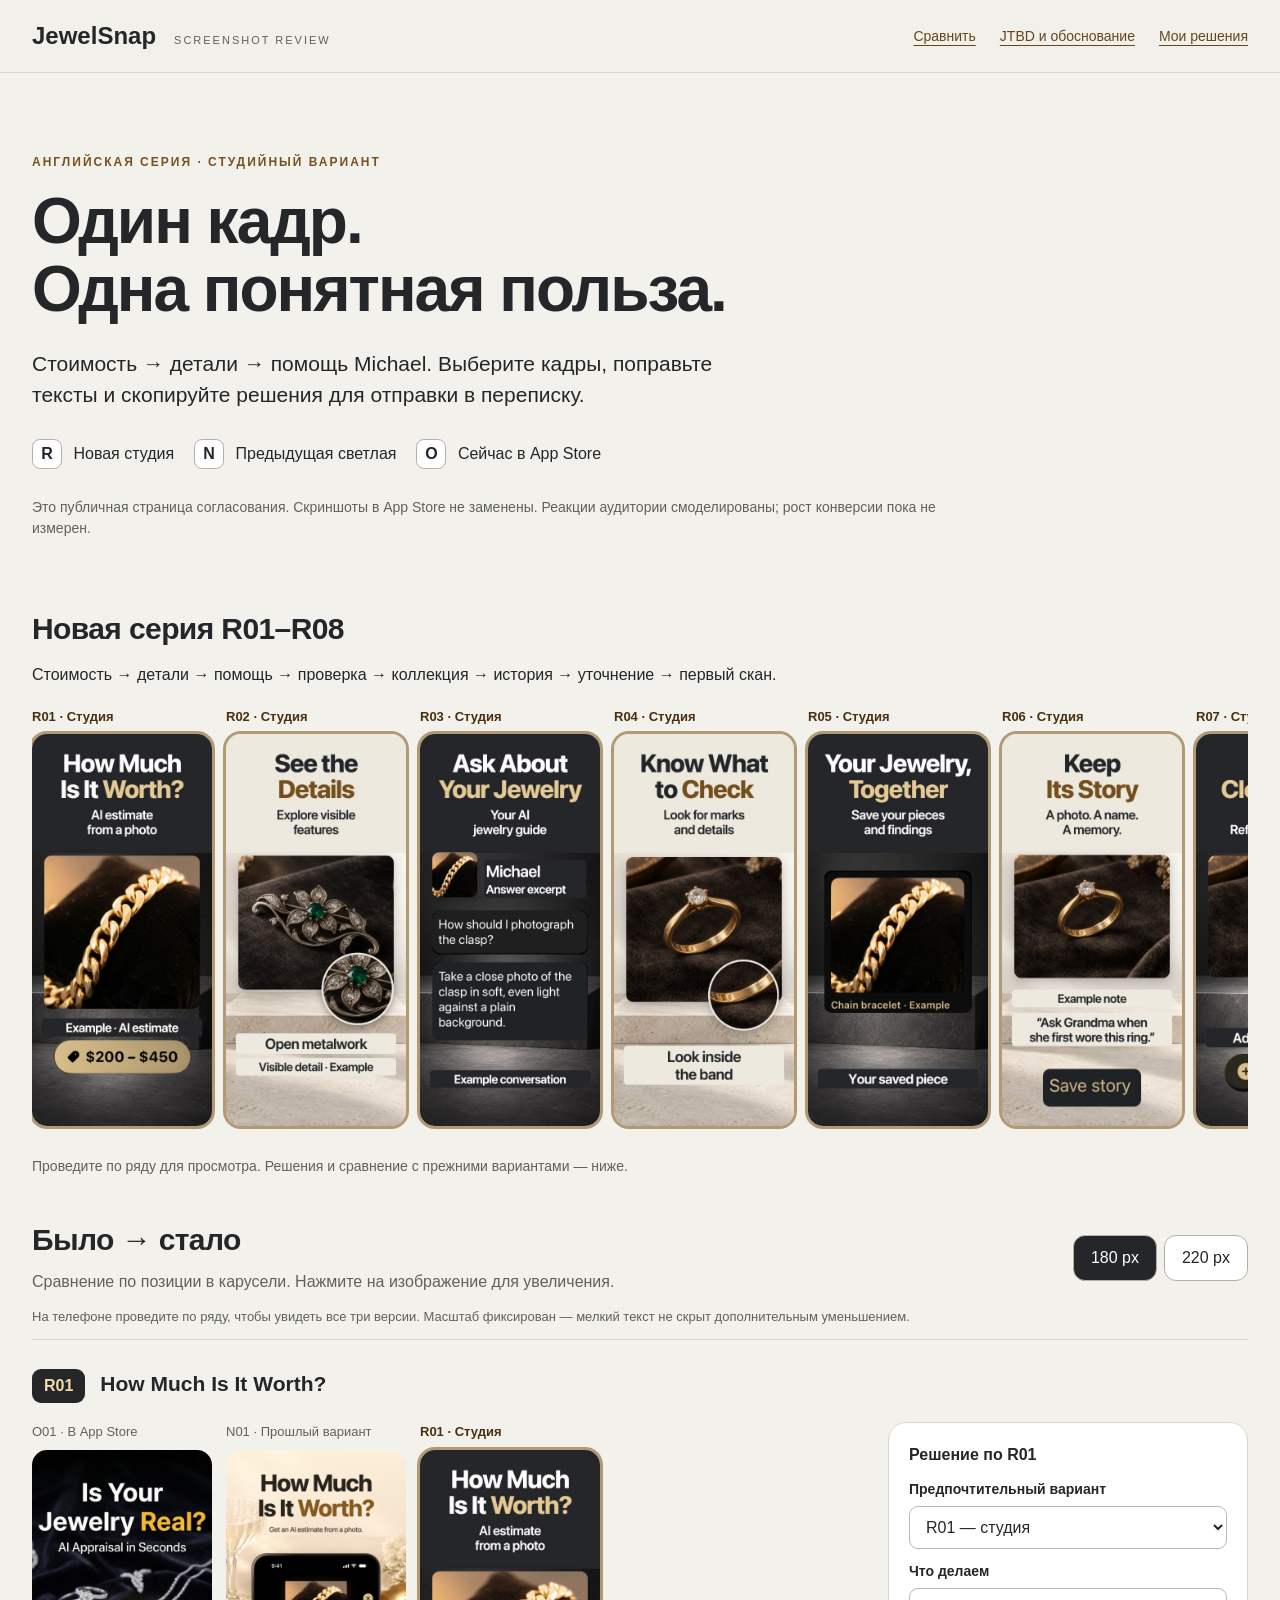
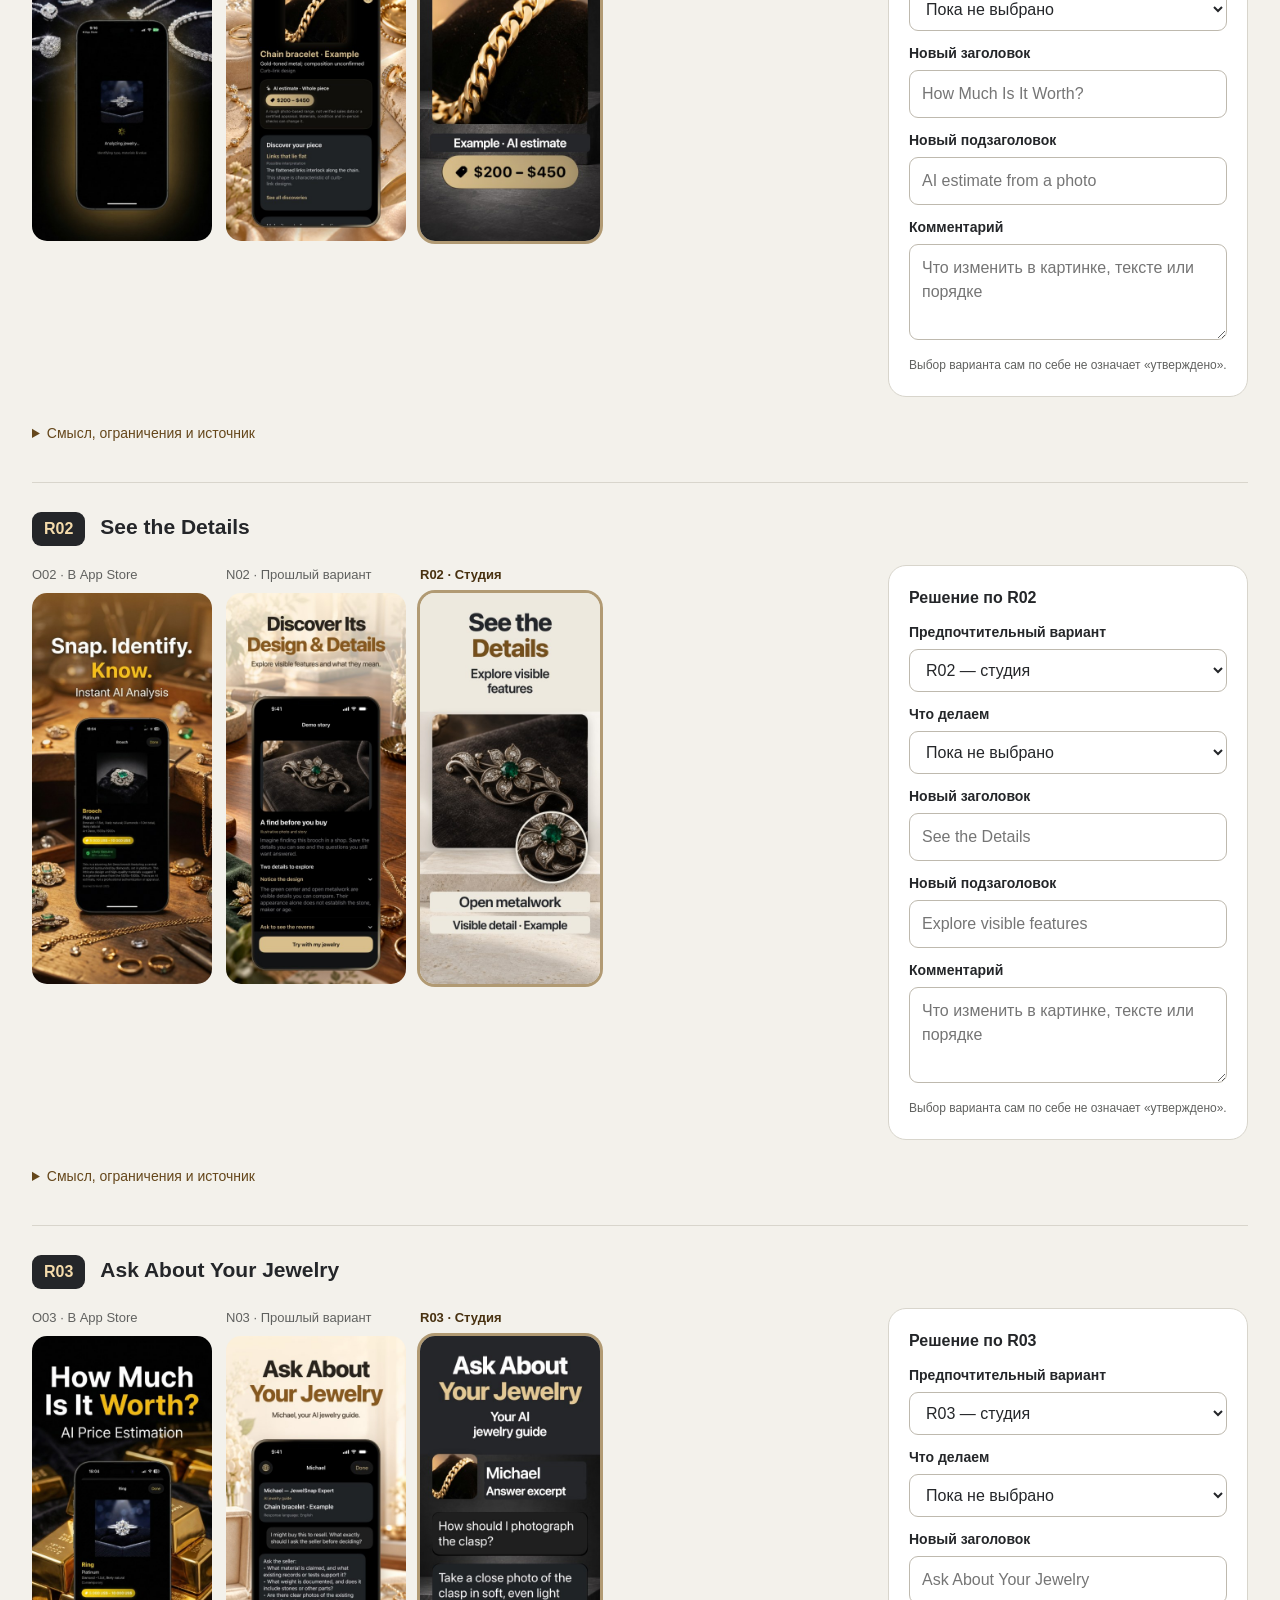
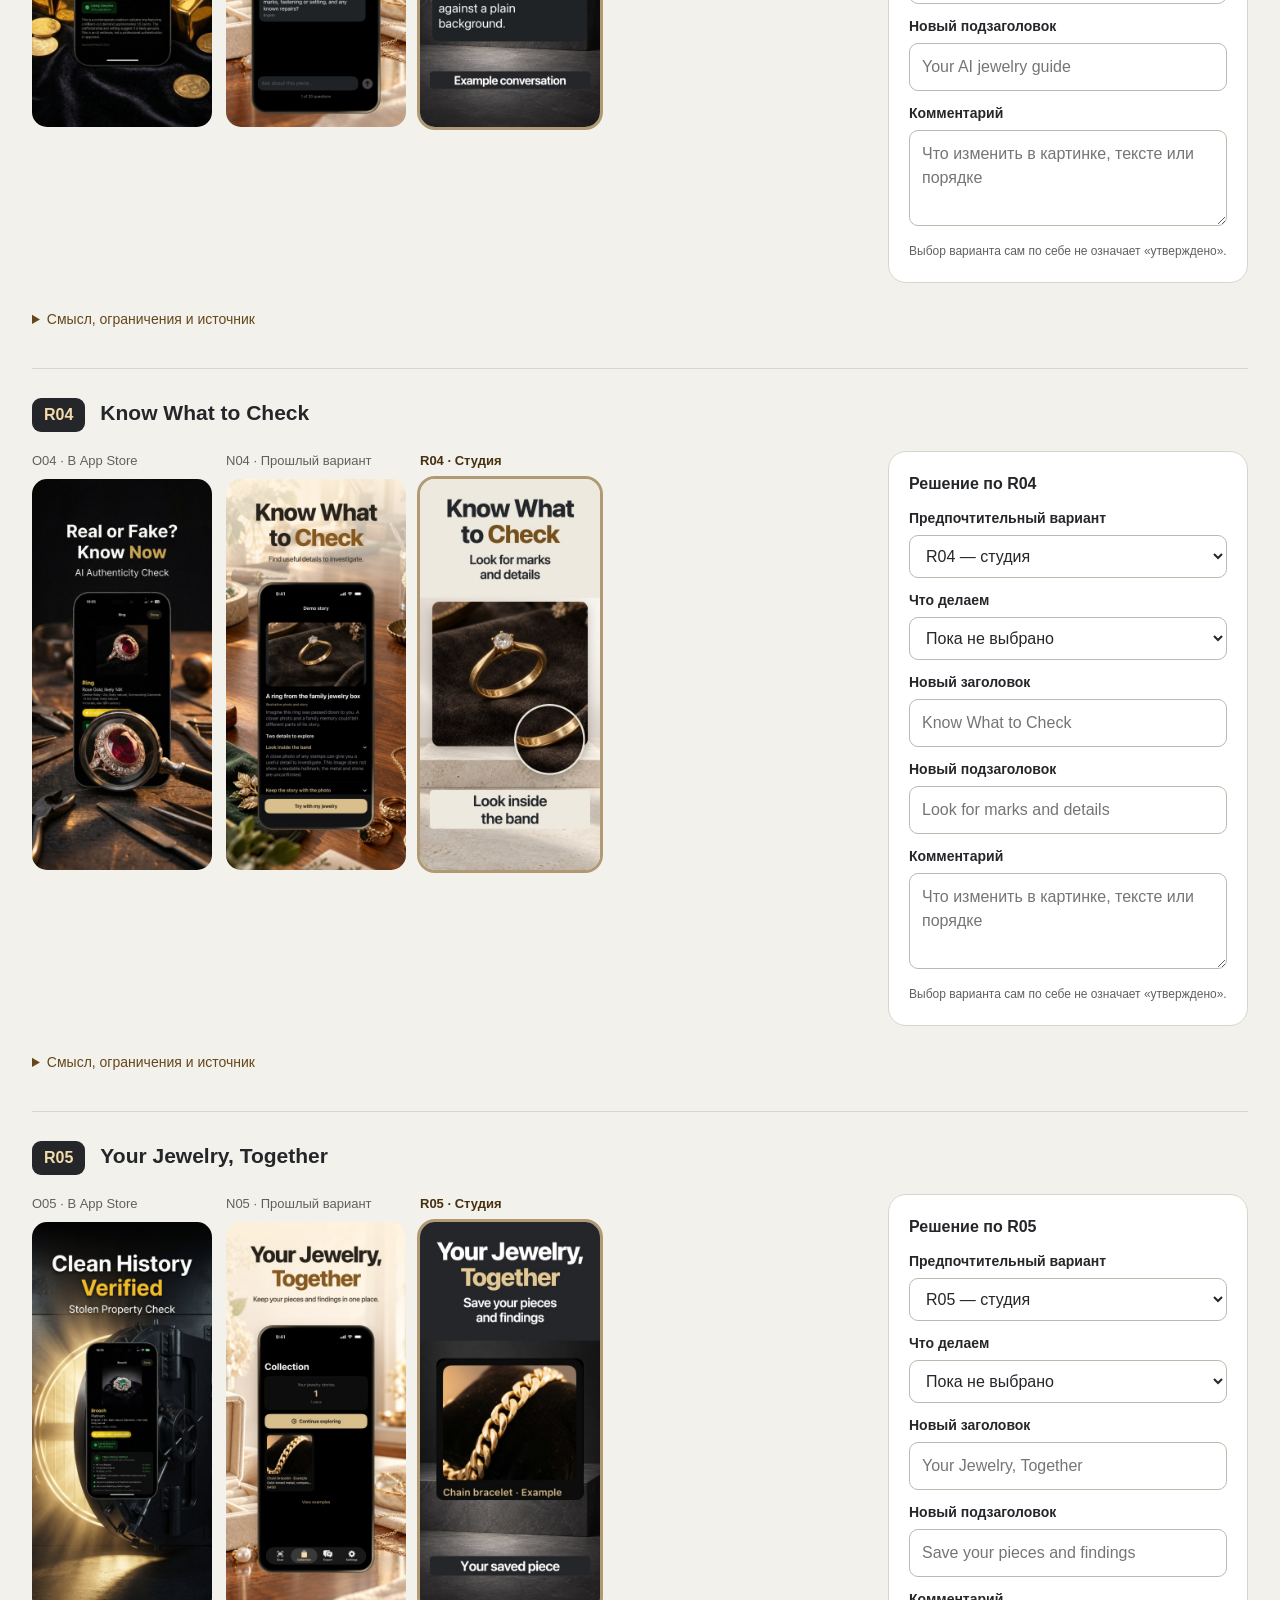
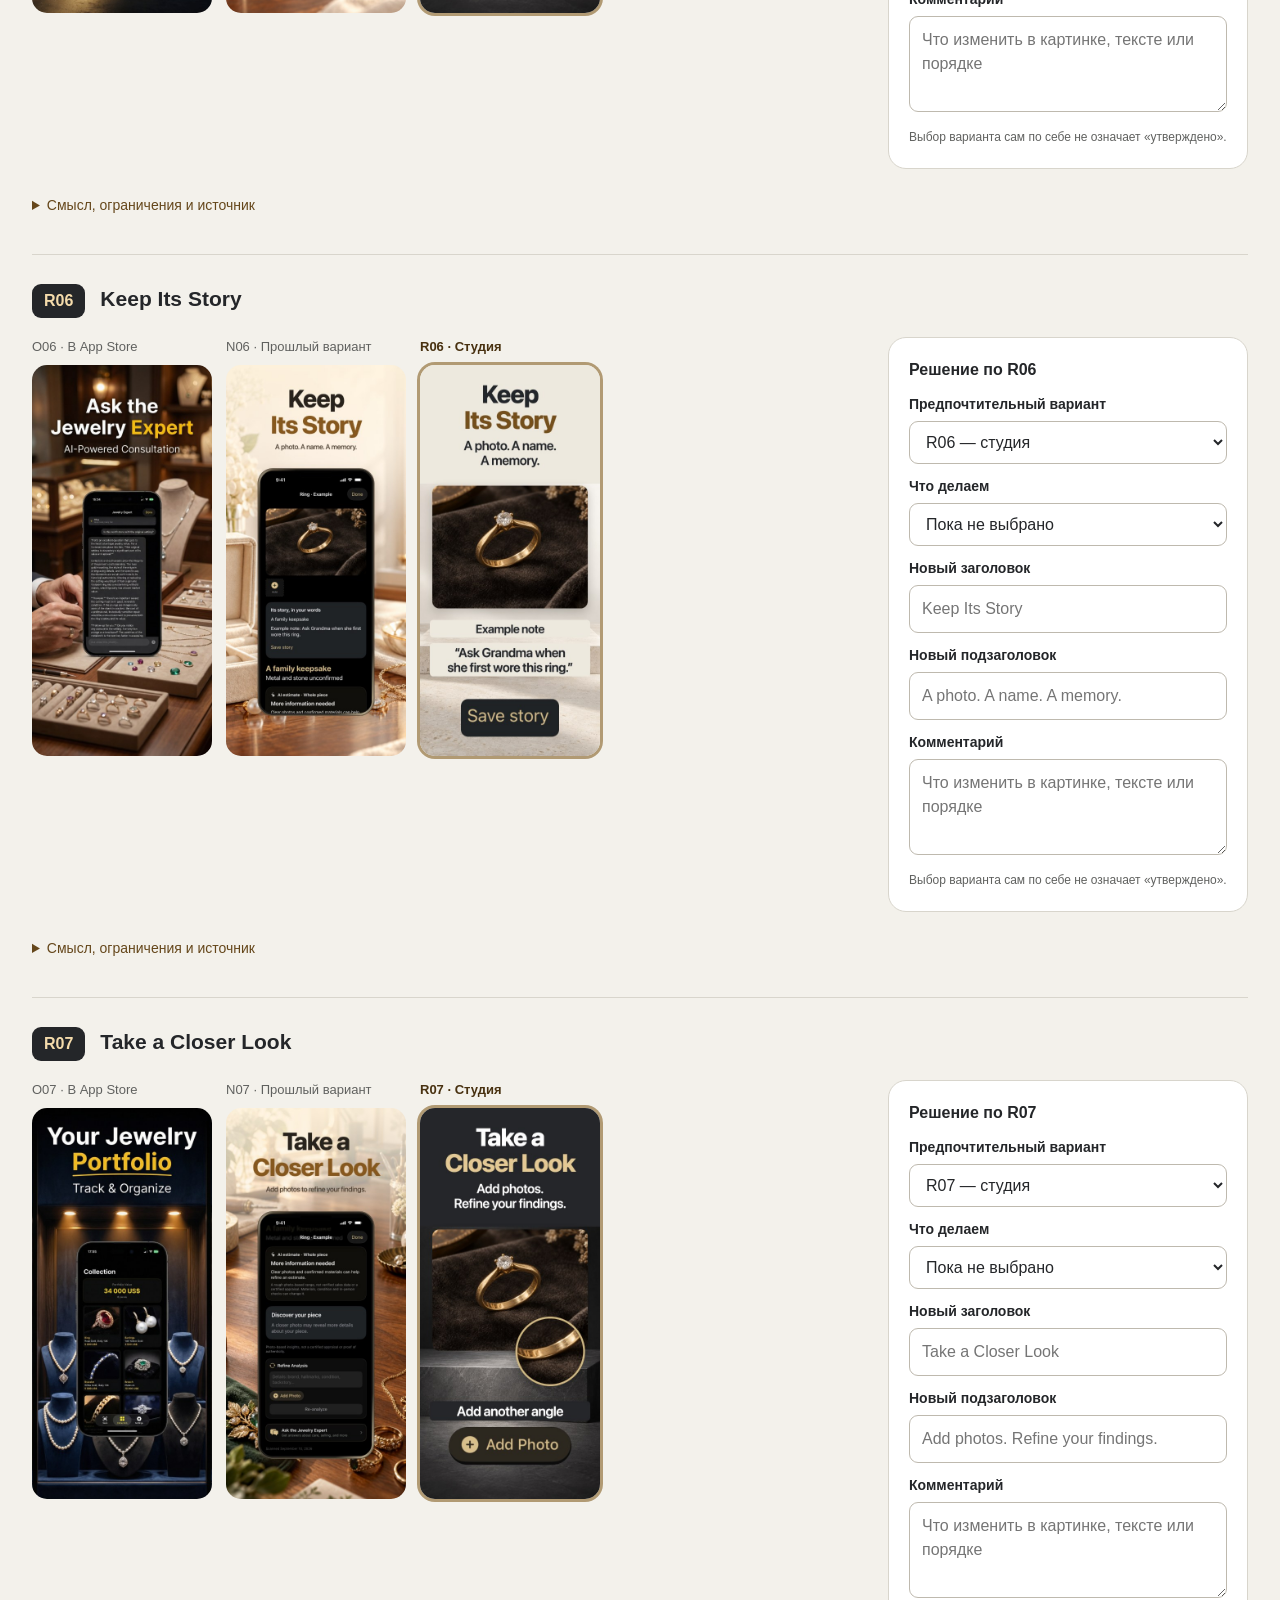
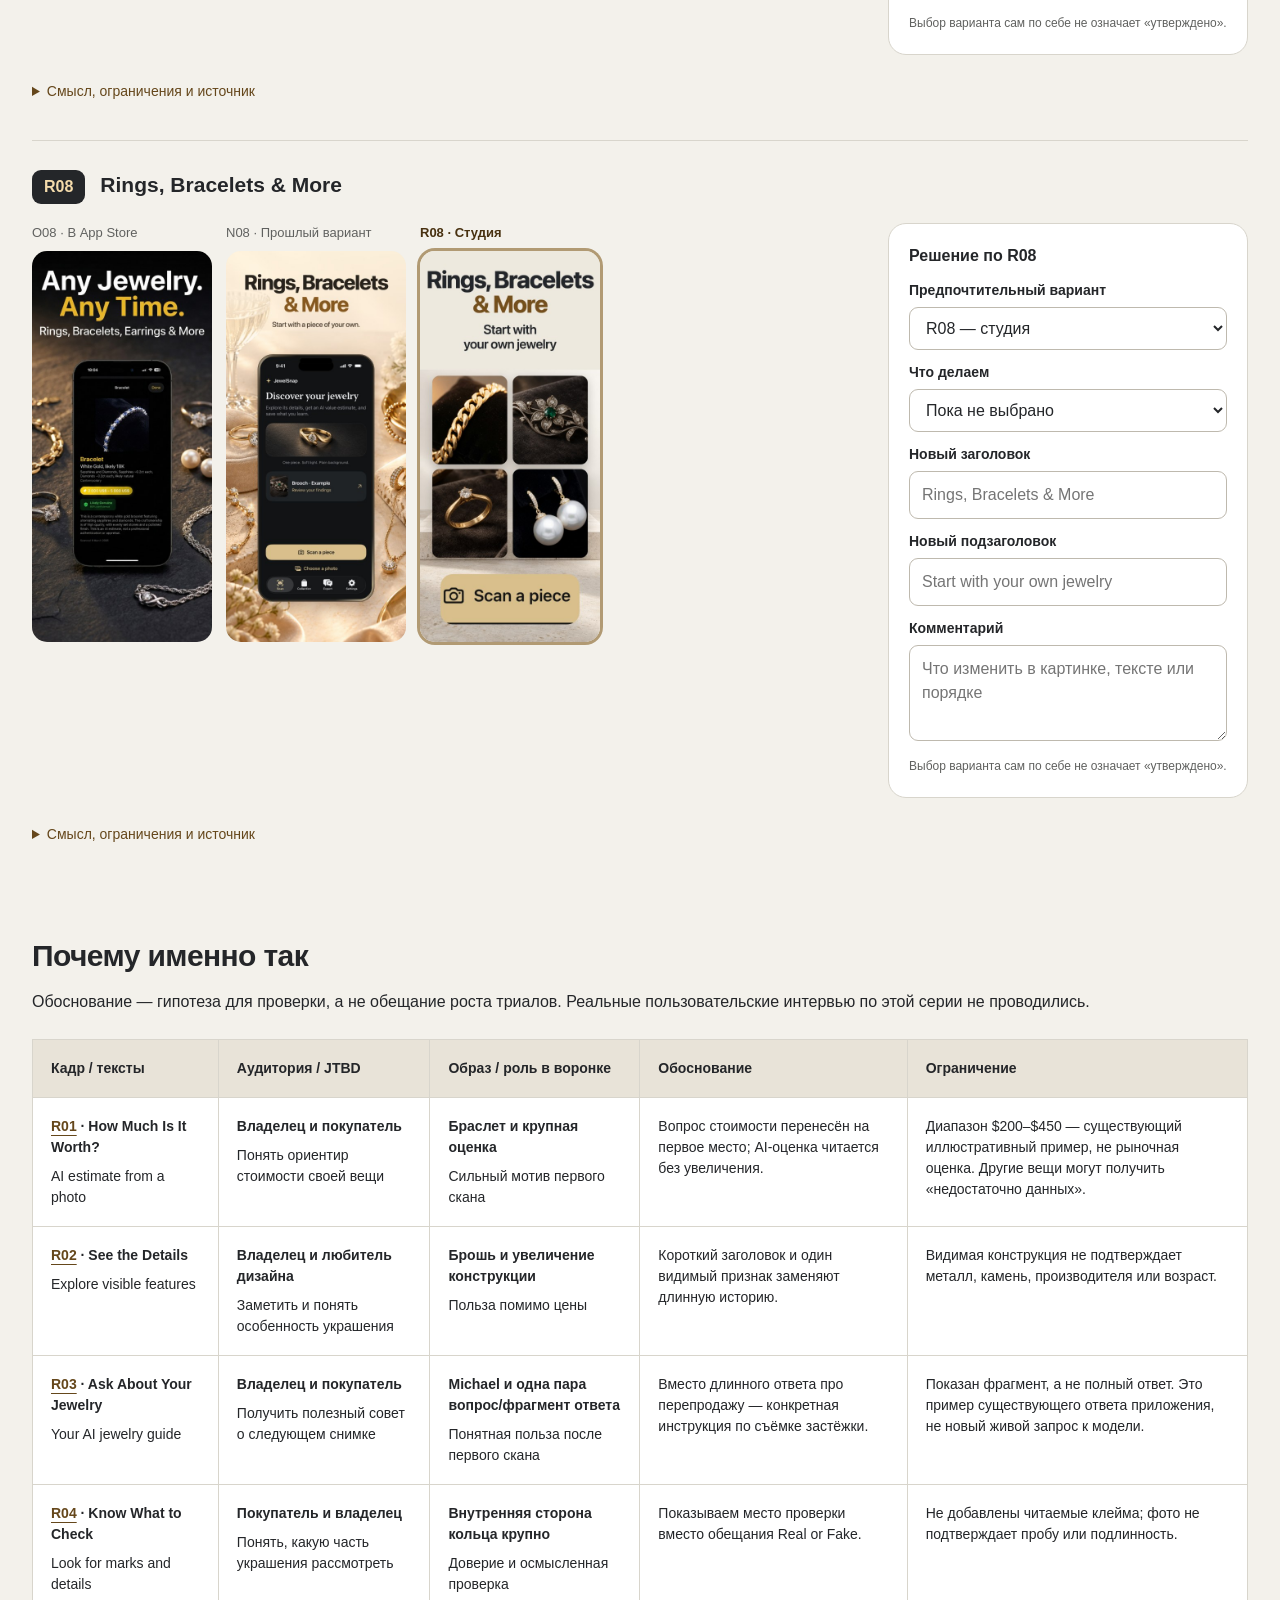
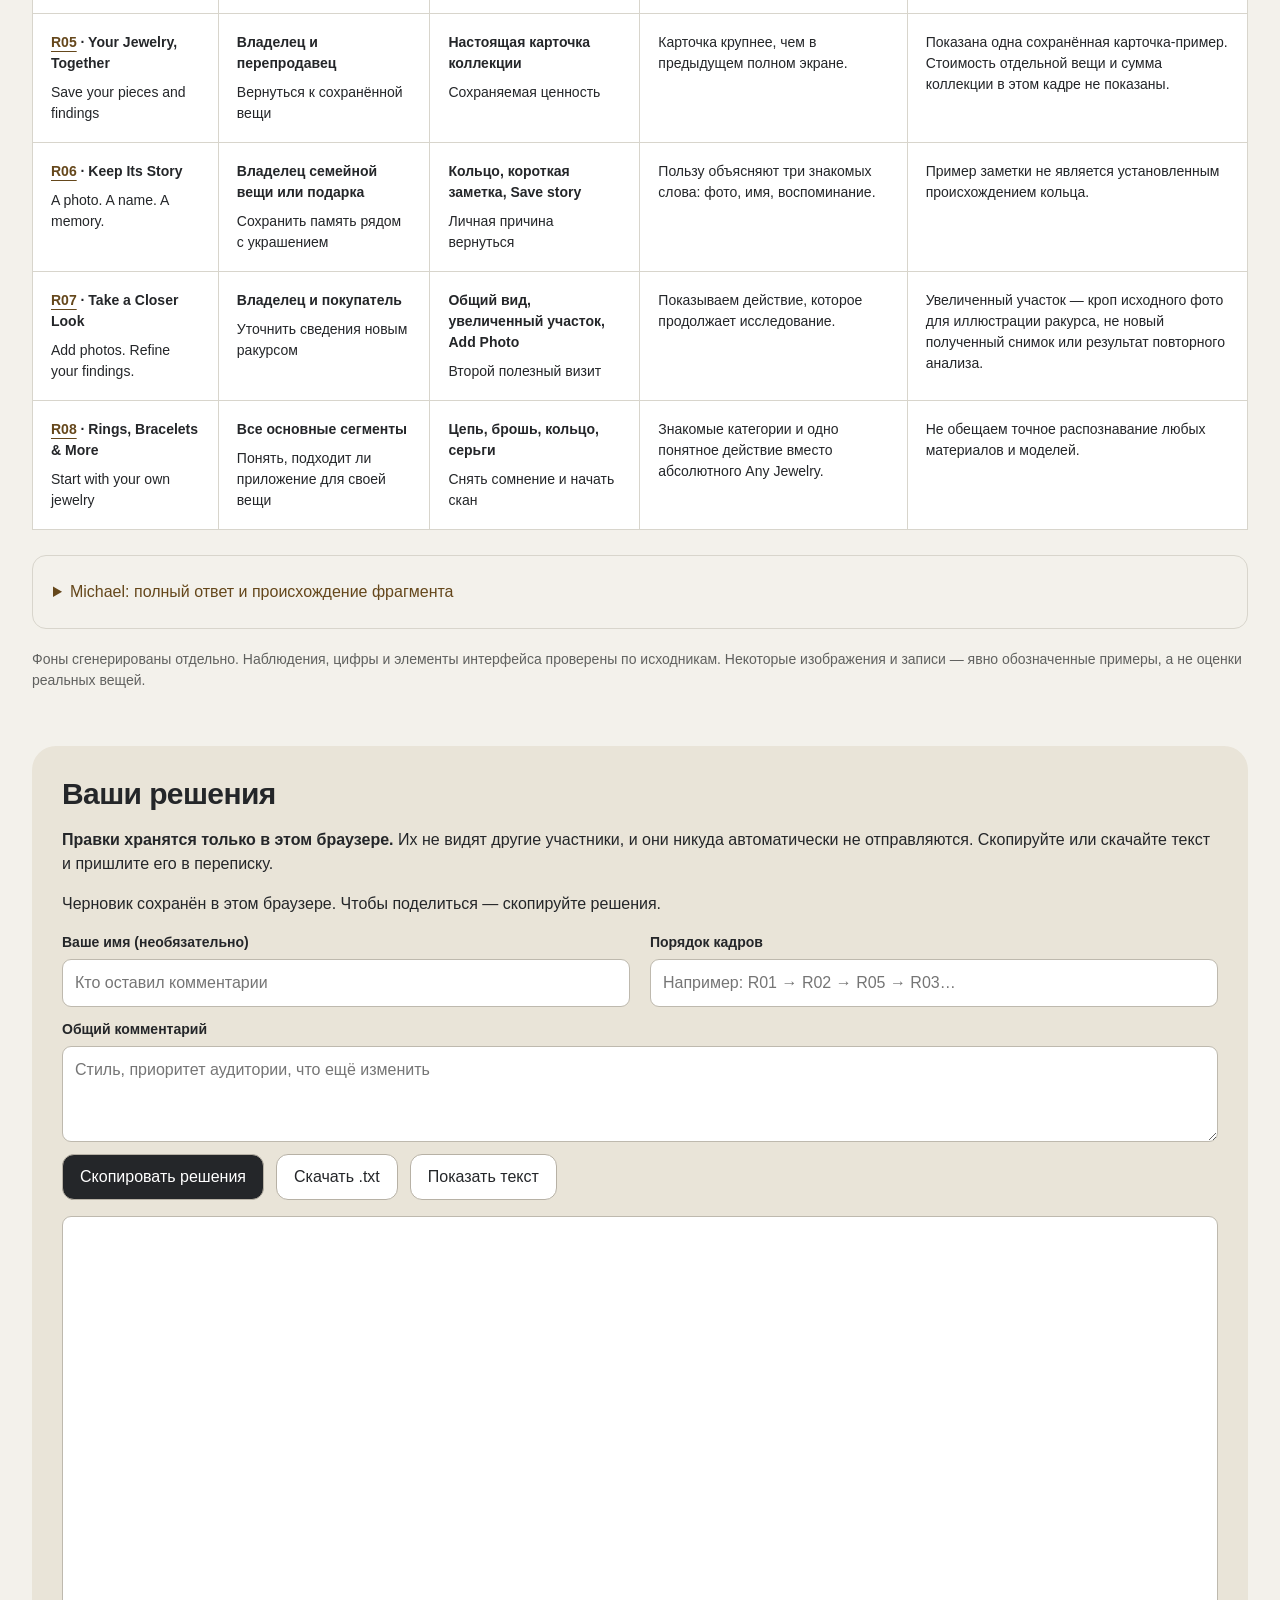
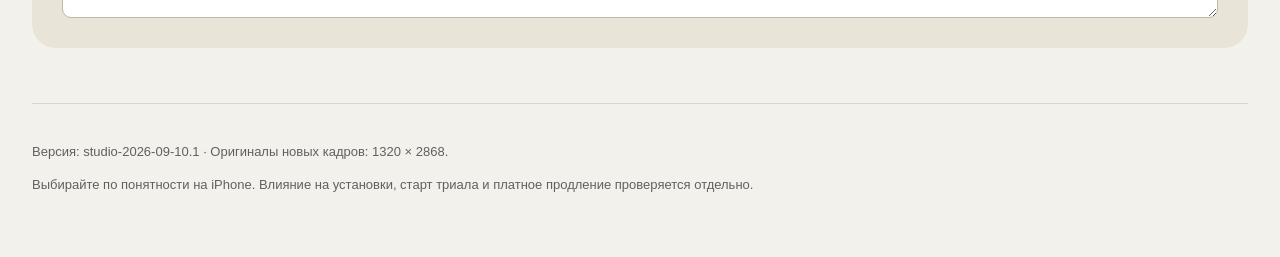
==== index.html @ 37c08bf2 "Publish studio screenshot series and team review page" ====
<!doctype html>
<html lang="ru"><head><meta charset="utf-8"><meta name="viewport" content="width=device-width,initial-scale=1"><meta name="robots" content="noindex,nofollow"><title>JewelSnap — скриншоты для команды</title><link rel="stylesheet" href="style.css"></head>
<body>
<header class="masthead"><div><span class="brand">JewelSnap</span><span class="tag">SCREENSHOT REVIEW</span></div><nav><a href="#compare">Сравнить</a><a href="#why">JTBD и обоснование</a><a href="#export">Мои решения</a></nav></header>
<main>
<section class="intro"><p class="eyebrow">АНГЛИЙСКАЯ СЕРИЯ · СТУДИЙНЫЙ ВАРИАНТ</p><h1>Один кадр.<br>Одна понятная польза.</h1><p class="lead">Стоимость → детали → помощь Michael. Выберите кадры, поправьте тексты и скопируйте решения для отправки в переписку.</p><div class="legend"><span><b>R</b> Новая студия</span><span><b>N</b> Предыдущая светлая</span><span><b>O</b> Сейчас в App Store</span></div><p class="note">Это публичная страница согласования. Скриншоты в App Store не заменены. Реакции аудитории смоделированы; рост конверсии пока не измерен.</p></section>
<section id="studio"><h2>Новая серия R01–R08</h2><p>Стоимость → детали → помощь → проверка → коллекция → история → уточнение → первый скан.</p><div class="comparison"><div class="strip overview" id="new-series"></div></div><p class="note">Проведите по ряду для просмотра. Решения и сравнение с прежними вариантами — ниже.</p></section>
<section id="compare"><div class="section-head"><div><h2>Было → стало</h2><p>Сравнение по позиции в карусели. Нажмите на изображение для увеличения.</p></div><div class="scale" role="group" aria-label="Ширина превью"><button type="button" data-scale="180" aria-pressed="true">180 px</button><button type="button" data-scale="220" aria-pressed="false">220 px</button></div></div><p class="mobile-help">На телефоне проведите по ряду, чтобы увидеть все три версии. Масштаб фиксирован — мелкий текст не скрыт дополнительным уменьшением.</p><div id="frames"><p>Загрузка материалов…</p></div></section>
<section id="why"><h2>Почему именно так</h2><p>Обоснование — гипотеза для проверки, а не обещание роста триалов. Реальные пользовательские интервью по этой серии не проводились.</p><div class="table-wrap"><table><thead><tr><th>Кадр / тексты</th><th>Аудитория / JTBD</th><th>Образ / роль в воронке</th><th>Обоснование</th><th>Ограничение</th></tr></thead><tbody id="rationale"></tbody></table></div><details class="source-box"><summary>Michael: полный ответ и происхождение фрагмента</summary><div id="expert-source"></div><a href="sources/native-expert-large.png" target="_blank" rel="noopener">Открыть исходный нативный экран</a></details><p class="note">Фоны сгенерированы отдельно. Наблюдения, цифры и элементы интерфейса проверены по исходникам. Некоторые изображения и записи — явно обозначенные примеры, а не оценки реальных вещей.</p></section>
<section id="export" class="export"><h2>Ваши решения</h2><p><strong>Правки хранятся только в этом браузере.</strong> Их не видят другие участники, и они никуда автоматически не отправляются. Скопируйте или скачайте текст и пришлите его в переписку.</p><p id="storage-status" role="status"></p><div class="export-grid"><label>Ваше имя (необязательно)<input id="reviewer" autocomplete="name" placeholder="Кто оставил комментарии"></label><label>Порядок кадров<input id="order" placeholder="Например: R01 → R02 → R05 → R03…"></label></div><label>Общий комментарий<textarea id="general" rows="3" placeholder="Стиль, приоритет аудитории, что ещё изменить"></textarea></label><div class="export-actions"><button class="primary" id="copy">Скопировать решения</button><button id="download">Скачать .txt</button><button id="preview">Показать текст</button></div><p id="copy-status" role="status"></p><textarea id="export-text" rows="18" readonly hidden aria-label="Текст решений для ручного копирования"></textarea></section>
<footer><p>Версия: <span id="version"></span> · Оригиналы новых кадров: 1320 × 2868.</p><p>Выбирайте по понятности на iPhone. Влияние на установки, старт триала и платное продление проверяется отдельно.</p></footer>
</main><dialog id="zoom"><div class="dialog-tools"><strong id="zoom-title"></strong><a id="original" target="_blank" rel="noopener">Оригинал</a><a id="download-original" download>Скачать</a><button id="close-zoom" aria-label="Закрыть увеличение">Закрыть</button></div><img id="zoom-image" alt=""></dialog>
<script src="app.js"></script></body></html>
---- style.css ----
:root{--paper:#f3f1eb;--ink:#242629;--muted:#60615f;--line:#d8d5cc;--gold:#76531e;--preview:180px}*{box-sizing:border-box}html{scroll-behavior:smooth;scroll-padding-top:100px}body{margin:0;background:var(--paper);color:var(--ink);font:16px/1.5 -apple-system,BlinkMacSystemFont,"Segoe UI",sans-serif}a{color:#65471b;text-underline-offset:4px}button,input,select,textarea{font:inherit}button,a,input,textarea,select{touch-action:manipulation}button{cursor:pointer;min-height:44px;padding:10px 17px;border:1px solid #b7b1a5;border-radius:12px;background:#fff;color:#242629}button:hover{background:#ede4d4}button:focus-visible,a:focus-visible,input:focus-visible,textarea:focus-visible,select:focus-visible,summary:focus-visible{outline:3px solid #956514;outline-offset:3px}.masthead{padding:18px 32px;display:flex;justify-content:space-between;gap:20px;align-items:center;position:static;background:#f3f1ebf5;border-bottom:1px solid var(--line);z-index:5}.brand{font-size:24px;font-weight:750}.tag{font-size:11px;letter-spacing:2px;margin-left:18px;color:var(--muted)}nav{display:flex;gap:24px}nav a{font-size:14px}main{max-width:1400px;margin:auto;padding:0 32px}.intro{padding:68px 0 38px;max-width:920px}.eyebrow{font-size:12px;letter-spacing:2px;color:var(--gold);font-weight:700}h1{font-size:clamp(36px,5vw,66px);line-height:1.07;letter-spacing:-2px;margin:16px 0 24px}h2{font-size:30px;line-height:1.2;letter-spacing:-.6px;margin:0 0 12px}h3{font-size:21px;margin:0}.lead{font-size:21px;max-width:740px}.note{color:var(--muted);font-size:14px}.legend{display:flex;gap:20px;flex-wrap:wrap;margin:28px 0}.legend b{display:inline-grid;place-items:center;width:30px;height:30px;border:1px solid #b7b1a5;border-radius:8px;margin-right:7px;background:#fff}.section-head{display:flex;align-items:center;justify-content:space-between;gap:20px}.section-head p{margin:0;color:var(--muted)}.scale{display:flex;gap:7px;flex-shrink:0}.scale [aria-pressed=true]{background:#242629;color:white}.mobile-help{font-size:13px;color:var(--muted)}.frame{border-top:1px solid var(--line);padding:28px 0}.frame-title{display:flex;gap:15px;align-items:baseline;margin-bottom:19px}.frame-id{background:#242629;color:#f4dbab;border-radius:9px;padding:5px 12px;font-weight:700}.frame-body{display:grid;grid-template-columns:minmax(0,1fr) minmax(280px,360px);gap:28px}.comparison{min-width:0;overflow-x:auto;padding-bottom:12px}.strip{display:grid;grid-template-columns:repeat(3,var(--preview));gap:14px;width:max-content}.shot{margin:0;width:var(--preview)}.shot figcaption{font-size:13px;color:var(--muted);margin-bottom:8px}.image-button{border:0;padding:0;background:none;display:block;border-radius:15px;min-height:0;overflow:hidden}.image-button img{display:block;width:var(--preview);height:auto;aspect-ratio:1320/2868}.shot.new figcaption{color:#483110;font-weight:700}.shot.new .image-button{box-shadow:0 0 0 3px #b19a73}.feedback{background:#fff;padding:20px;border:1px solid var(--line);border-radius:18px;align-self:start}.feedback h4{margin:0 0 12px}label{display:block;font-size:14px;font-weight:600;margin-bottom:12px}input,select,textarea{display:block;width:100%;min-width:0;padding:11px 12px;border:1px solid #beb9ae;border-radius:9px;background:white;color:#242629;margin-top:6px;font-weight:400;font-size:16px}textarea{resize:vertical}.feedback .hint{font-size:12px;color:var(--muted);font-weight:400}.source{margin-top:16px;color:var(--muted);font-size:14px;max-width:760px}summary{cursor:pointer;padding:10px 0;color:#65471b}.rationale-note{font-size:14px;margin:10px 0}.table-wrap{overflow-x:auto;margin:25px 0}table{border-collapse:collapse;width:100%;min-width:1000px;background:#fff}th,td{text-align:left;vertical-align:top;padding:18px;border:1px solid var(--line);font-size:14px}th{background:#e8e3d8}td{min-width:170px}td strong{display:block;margin-bottom:8px}td p{margin:8px 0}.source-box{padding:14px 20px;border:1px solid var(--line);border-radius:14px;margin-bottom:20px}.source-box blockquote{margin-left:0;padding-left:20px;border-left:3px solid #b7a078;white-space:pre-line}section#why,section.export{margin:55px 0}.export{padding:30px;background:#e9e4d8;border-radius:24px}.export-grid{display:grid;grid-template-columns:1fr 1fr;gap:20px}.export-actions{display:flex;gap:12px;flex-wrap:wrap}.primary{background:#242629;color:#fff}.primary:hover{background:#414548}footer{border-top:1px solid var(--line);padding:25px 0 50px;color:var(--muted);font-size:13px}dialog{max-width:95vw;max-height:95vh;padding:18px;border:0;border-radius:18px;background:#f3f1eb}dialog::backdrop{background:#000b}.dialog-tools{display:flex;gap:16px;align-items:center;margin-bottom:14px;flex-wrap:wrap}#zoom-image{display:block;max-height:78vh;max-width:85vw;width:auto;height:auto;margin:auto}#export-text{background:#fff;font-family:ui-monospace,monospace;font-size:14px}@media(max-width:1040px){.frame-body{grid-template-columns:minmax(0,1fr)}.feedback{max-width:700px;width:100%}}@media(max-width:620px){.masthead{position:static;padding:15px 18px;flex-wrap:wrap;gap:10px}.tag{display:none}nav{gap:14px;flex-wrap:wrap}nav a{font-size:13px}main{padding:0 18px}.intro{padding-top:30px}h1{font-size:40px}.lead{font-size:18px}.section-head{align-items:flex-start;flex-direction:column}.frame-title{align-items:flex-start}h3{font-size:18px}.feedback{padding:16px}.export{padding:20px}.export-grid{grid-template-columns:1fr;gap:0}.legend{gap:12px}.legend span{font-size:13px}h2{font-size:27px}}

#studio{margin:20px 0 45px}.overview{grid-template-columns:repeat(8,var(--preview));padding:4px}.overview .shot{scroll-snap-align:start}#studio .comparison{scroll-snap-type:x proximity}

@media(prefers-reduced-motion:reduce){html{scroll-behavior:auto}}
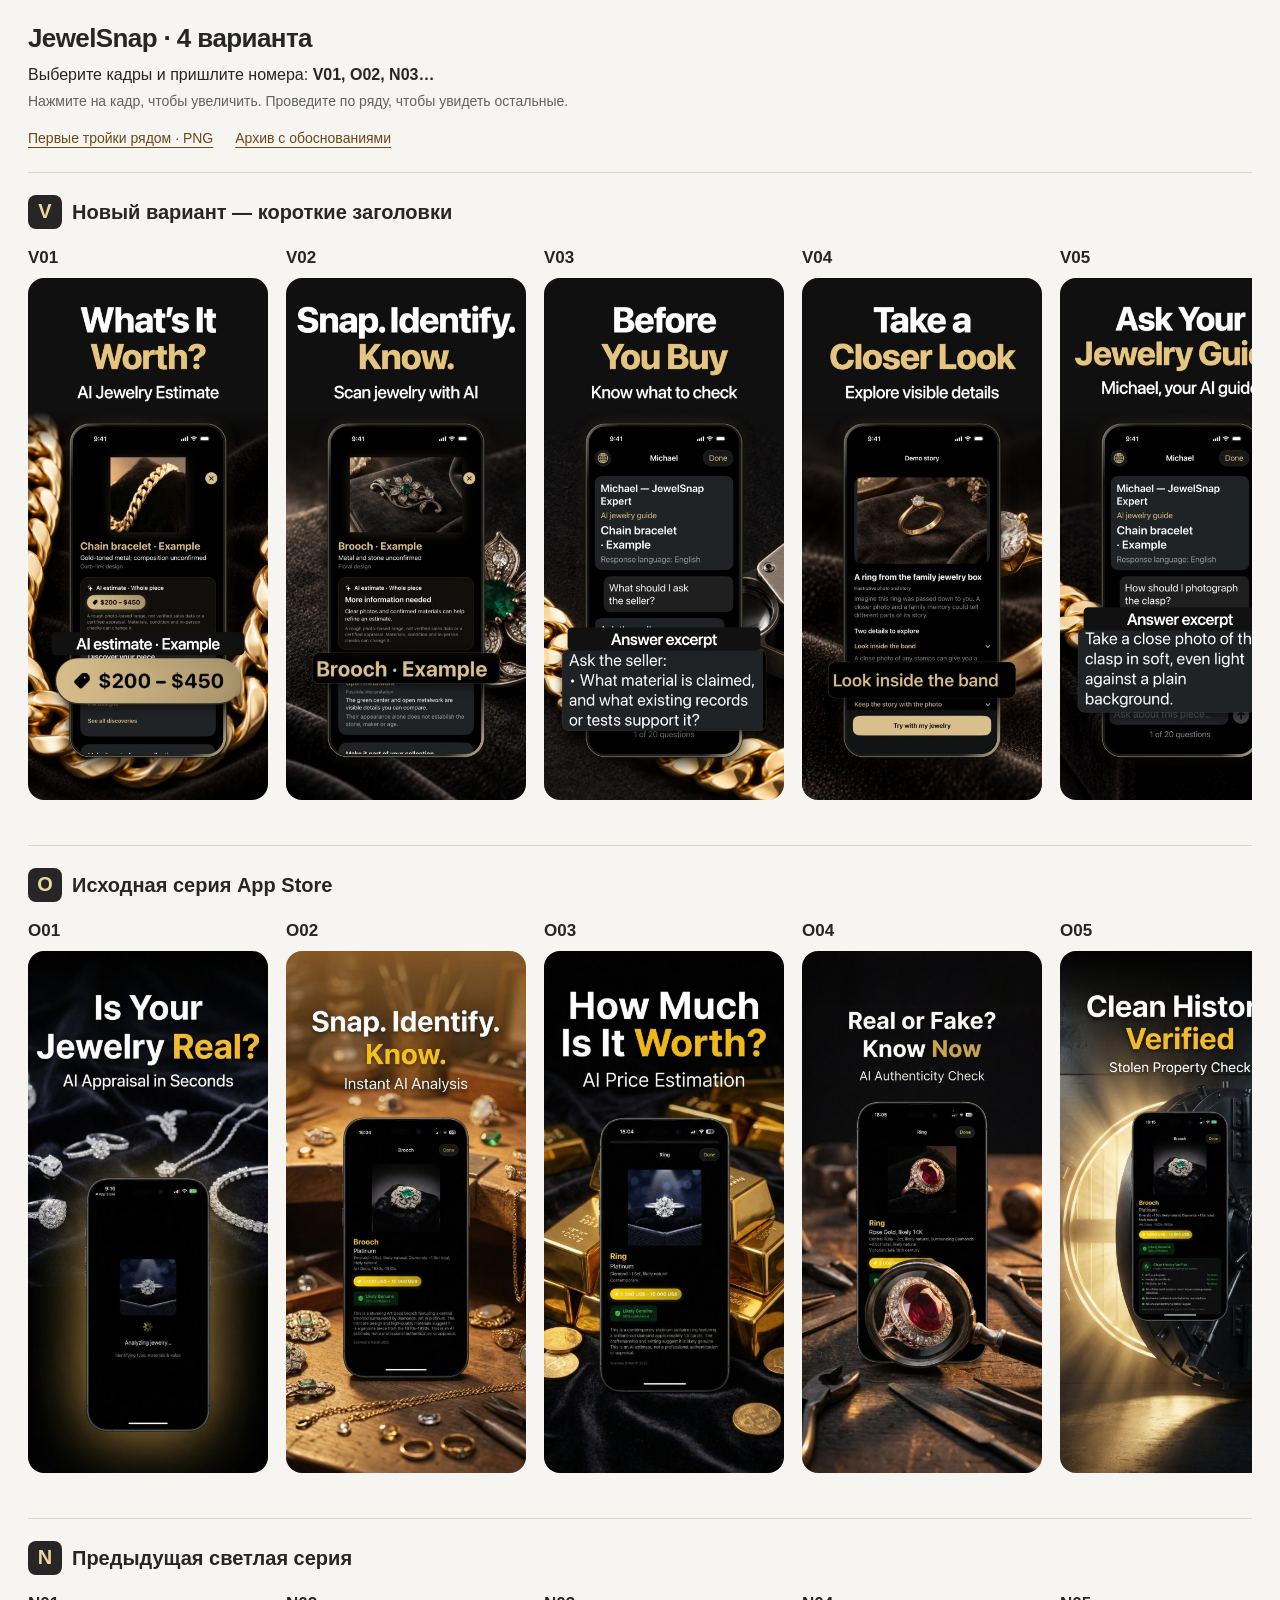
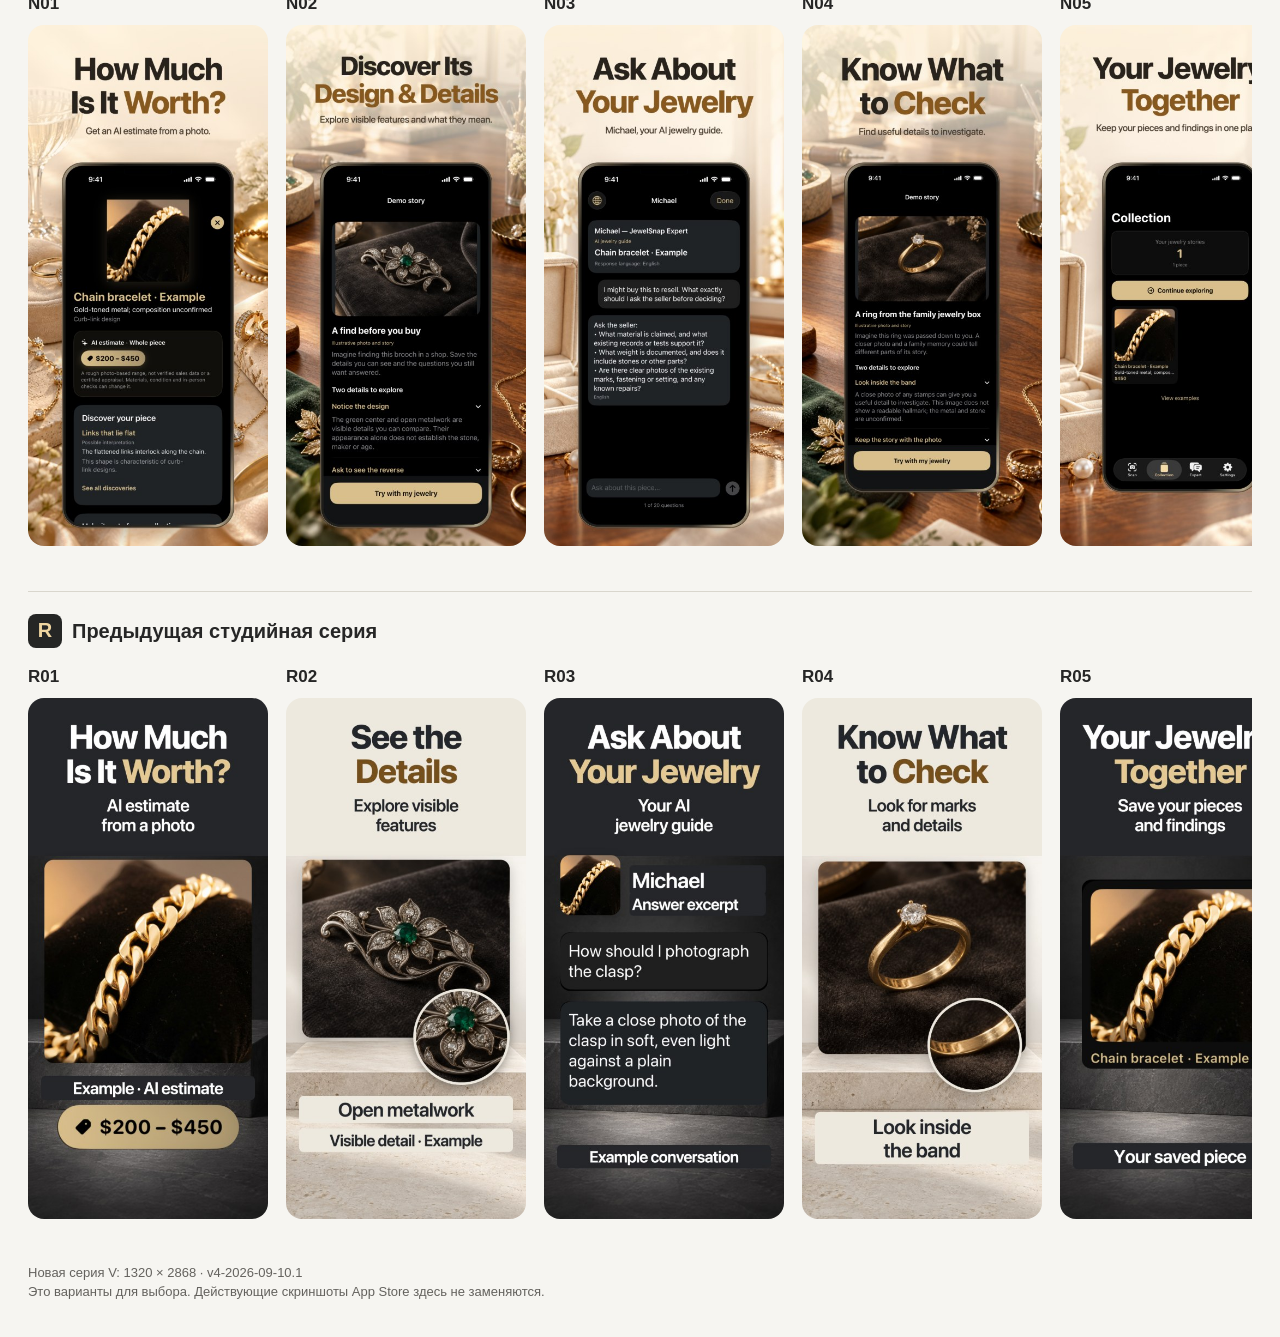
==== commit f7b2caa3: "Add fourth screenshot series and simplify public gallery" ====
--- a/index.html
+++ b/index.html
@@ -1,13 +1,6 @@
-<!doctype html>
-<html lang="ru"><head><meta charset="utf-8"><meta name="viewport" content="width=device-width,initial-scale=1"><meta name="robots" content="noindex,nofollow"><title>JewelSnap — скриншоты для команды</title><link rel="stylesheet" href="style.css"></head>
-<body>
-<header class="masthead"><div><span class="brand">JewelSnap</span><span class="tag">SCREENSHOT REVIEW</span></div><nav><a href="#compare">Сравнить</a><a href="#why">JTBD и обоснование</a><a href="#export">Мои решения</a></nav></header>
-<main>
-<section class="intro"><p class="eyebrow">АНГЛИЙСКАЯ СЕРИЯ · СТУДИЙНЫЙ ВАРИАНТ</p><h1>Один кадр.<br>Одна понятная польза.</h1><p class="lead">Стоимость → детали → помощь Michael. Выберите кадры, поправьте тексты и скопируйте решения для отправки в переписку.</p><div class="legend"><span><b>R</b> Новая студия</span><span><b>N</b> Предыдущая светлая</span><span><b>O</b> Сейчас в App Store</span></div><p class="note">Это публичная страница согласования. Скриншоты в App Store не заменены. Реакции аудитории смоделированы; рост конверсии пока не измерен.</p></section>
-<section id="studio"><h2>Новая серия R01–R08</h2><p>Стоимость → детали → помощь → проверка → коллекция → история → уточнение → первый скан.</p><div class="comparison"><div class="strip overview" id="new-series"></div></div><p class="note">Проведите по ряду для просмотра. Решения и сравнение с прежними вариантами — ниже.</p></section>
-<section id="compare"><div class="section-head"><div><h2>Было → стало</h2><p>Сравнение по позиции в карусели. Нажмите на изображение для увеличения.</p></div><div class="scale" role="group" aria-label="Ширина превью"><button type="button" data-scale="180" aria-pressed="true">180 px</button><button type="button" data-scale="220" aria-pressed="false">220 px</button></div></div><p class="mobile-help">На телефоне проведите по ряду, чтобы увидеть все три версии. Масштаб фиксирован — мелкий текст не скрыт дополнительным уменьшением.</p><div id="frames"><p>Загрузка материалов…</p></div></section>
-<section id="why"><h2>Почему именно так</h2><p>Обоснование — гипотеза для проверки, а не обещание роста триалов. Реальные пользовательские интервью по этой серии не проводились.</p><div class="table-wrap"><table><thead><tr><th>Кадр / тексты</th><th>Аудитория / JTBD</th><th>Образ / роль в воронке</th><th>Обоснование</th><th>Ограничение</th></tr></thead><tbody id="rationale"></tbody></table></div><details class="source-box"><summary>Michael: полный ответ и происхождение фрагмента</summary><div id="expert-source"></div><a href="sources/native-expert-large.png" target="_blank" rel="noopener">Открыть исходный нативный экран</a></details><p class="note">Фоны сгенерированы отдельно. Наблюдения, цифры и элементы интерфейса проверены по исходникам. Некоторые изображения и записи — явно обозначенные примеры, а не оценки реальных вещей.</p></section>
-<section id="export" class="export"><h2>Ваши решения</h2><p><strong>Правки хранятся только в этом браузере.</strong> Их не видят другие участники, и они никуда автоматически не отправляются. Скопируйте или скачайте текст и пришлите его в переписку.</p><p id="storage-status" role="status"></p><div class="export-grid"><label>Ваше имя (необязательно)<input id="reviewer" autocomplete="name" placeholder="Кто оставил комментарии"></label><label>Порядок кадров<input id="order" placeholder="Например: R01 → R02 → R05 → R03…"></label></div><label>Общий комментарий<textarea id="general" rows="3" placeholder="Стиль, приоритет аудитории, что ещё изменить"></textarea></label><div class="export-actions"><button class="primary" id="copy">Скопировать решения</button><button id="download">Скачать .txt</button><button id="preview">Показать текст</button></div><p id="copy-status" role="status"></p><textarea id="export-text" rows="18" readonly hidden aria-label="Текст решений для ручного копирования"></textarea></section>
-<footer><p>Версия: <span id="version"></span> · Оригиналы новых кадров: 1320 × 2868.</p><p>Выбирайте по понятности на iPhone. Влияние на установки, старт триала и платное продление проверяется отдельно.</p></footer>
-</main><dialog id="zoom"><div class="dialog-tools"><strong id="zoom-title"></strong><a id="original" target="_blank" rel="noopener">Оригинал</a><a id="download-original" download>Скачать</a><button id="close-zoom" aria-label="Закрыть увеличение">Закрыть</button></div><img id="zoom-image" alt=""></dialog>
-<script src="app.js"></script></body></html>
+<!doctype html><html lang="ru"><head><meta charset="utf-8"><meta name="viewport" content="width=device-width,initial-scale=1"><meta name="robots" content="noindex,nofollow"><title>JewelSnap — выбираем скриншоты</title><link rel="stylesheet" href="gallery.css"></head><body>
+<header><h1>JewelSnap · 4 варианта</h1><p>Выберите кадры и пришлите номера: <strong>V01, O02, N03…</strong></p><p class="small">Нажмите на кадр, чтобы увеличить. Проведите по ряду, чтобы увидеть остальные.</p><nav><a href="comparison-v4.png" target="_blank" rel="noopener">Первые тройки рядом · PNG</a><a href="archive.html">Архив с обоснованиями</a></nav></header>
+<main id="gallery"><p>Загрузка изображений…</p></main>
+<footer>Новая серия V: 1320 × 2868 · <span id="version"></span><br>Это варианты для выбора. Действующие скриншоты App Store здесь не заменяются.</footer>
+<dialog id="viewer" aria-labelledby="viewer-title"><div class="viewer-tools"><strong id="viewer-title"></strong><a id="download" download>Скачать</a><button id="close" aria-label="Закрыть изображение">Закрыть ×</button></div><a id="full" target="_blank" rel="noopener" aria-label="Открыть оригинал"><img id="large" alt=""></a><p id="image-error" role="status" hidden>Не удалось загрузить изображение. <a id="retry-original" target="_blank" rel="noopener">Открыть оригинал</a></p></dialog>
+<script src="gallery.js"></script></body></html>
--- a/gallery.css
+++ b/gallery.css
@@ -0,0 +1 @@
+:root{color-scheme:light;--bg:#f6f5f1;--ink:#262626;--muted:#64625e;--preview:240px}*{box-sizing:border-box}body{margin:0;background:var(--bg);color:var(--ink);font:16px/1.45 -apple-system,BlinkMacSystemFont,'Segoe UI',sans-serif}header,main,footer{max-width:1520px;margin:auto;padding:0 28px}header{padding-top:24px;padding-bottom:18px}h1{font-size:26px;letter-spacing:-.6px;line-height:1.15;margin:0 0 9px}p{margin:5px 0}.small{color:var(--muted);font-size:14px}nav{display:flex;gap:22px;flex-wrap:wrap;margin-top:12px}a{color:#694916;text-underline-offset:4px}nav a{font-size:14px;padding:5px 0}h2{font-size:20px;font-weight:650;margin:0 0 14px}section{padding:22px 0 30px;border-top:1px solid #d9d6cd}.tag{display:inline-grid;place-items:center;width:34px;height:34px;background:#252625;color:#efd5a0;border-radius:8px;margin-right:10px}.row{display:flex;gap:18px;overflow-x:auto;padding:3px 3px 15px;scroll-snap-type:x proximity;scrollbar-width:auto;scrollbar-color:#b5a483 #e5e1d7}figure{flex:0 0 var(--preview);width:var(--preview);margin:0;scroll-snap-align:start}figcaption{font-size:17px;font-weight:650;margin-bottom:8px}.shot{padding:0;border:0;background:#dfddd5;display:block;width:100%;cursor:zoom-in;border-radius:16px;overflow:hidden}.shot img{width:100%;height:auto;aspect-ratio:1320/2868;display:block}.shot:hover{box-shadow:0 0 0 3px #b19a73}button{font:inherit;touch-action:manipulation}button:focus-visible,a:focus-visible{outline:3px solid #8d631d;outline-offset:4px}footer{font-size:13px;color:var(--muted);padding-bottom:35px}dialog{padding:15px;border:0;border-radius:16px;background:var(--bg);max-width:96vw;max-height:96vh}dialog::backdrop{background:#000c}.viewer-tools{display:flex;align-items:center;gap:20px;margin-bottom:12px}.viewer-tools strong{margin-right:auto}#close{min-height:44px;padding:8px 14px;background:#252625;color:white;border:0;border-radius:9px;cursor:pointer}#large{display:block;max-height:80vh;max-width:86vw;width:auto;height:auto;margin:auto}#full{display:block}#image-error{max-width:320px;font-size:14px}@media(max-width:620px){:root{--preview:220px}header,main,footer{padding-left:16px;padding-right:16px}header{padding-top:18px}h1{font-size:23px}h2{font-size:18px}.row{gap:14px}section{padding-top:18px}nav{gap:12px}nav a{font-size:13px}.viewer-tools{gap:14px}dialog{padding:10px}#large{max-height:77vh;max-width:89vw}}
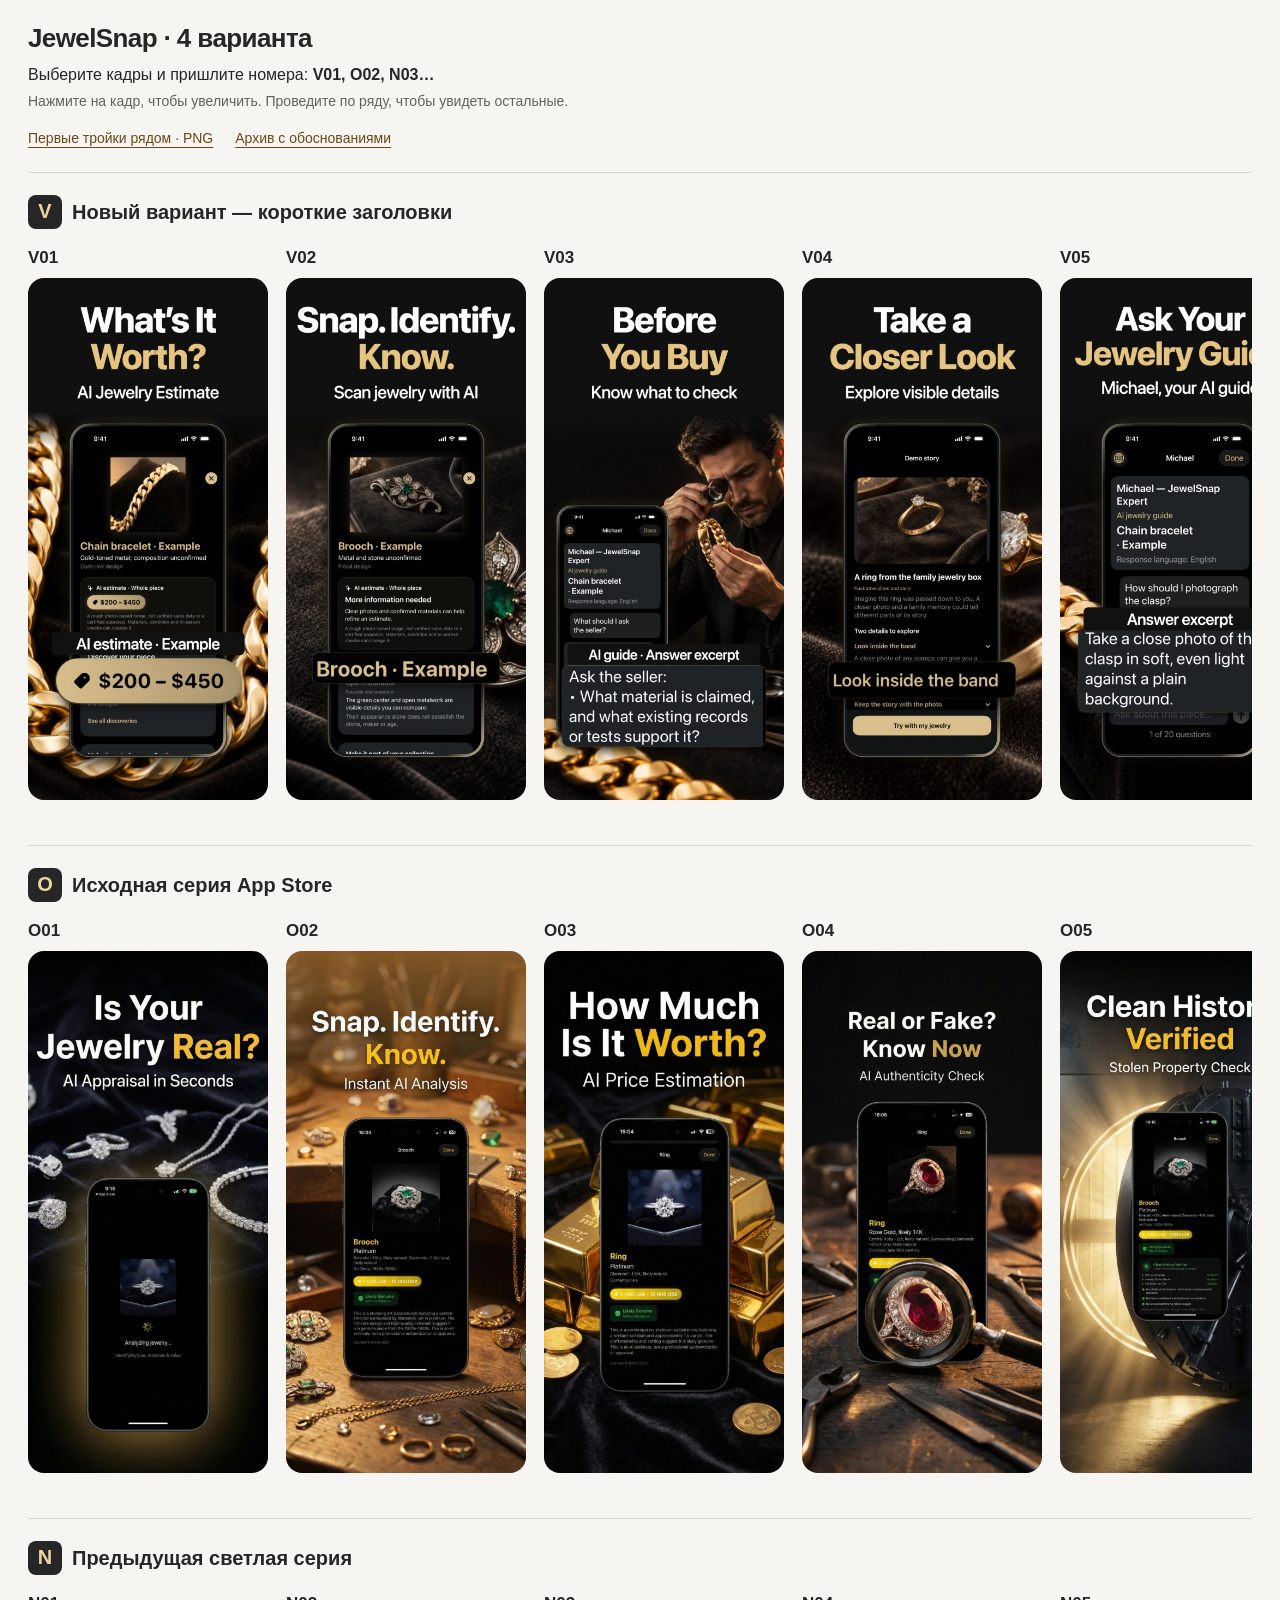
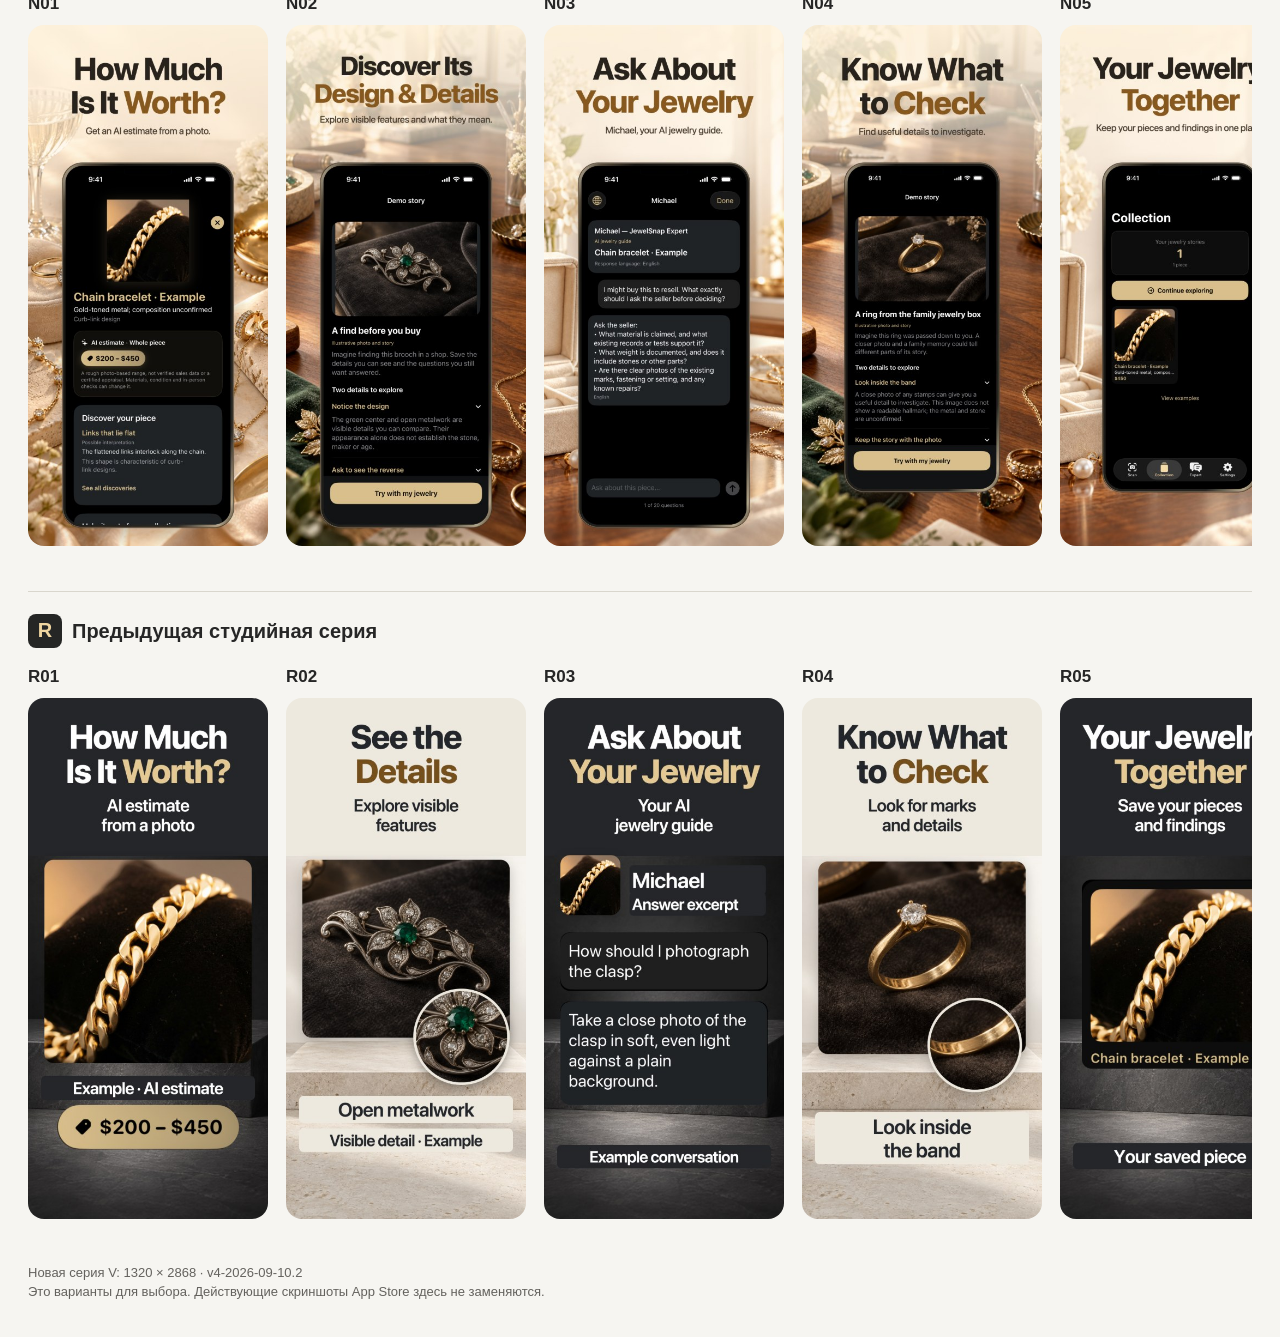
==== commit 01185e74: "Add expert illustration to V03 and revise V07 story accent" ====
--- a/index.html
+++ b/index.html
@@ -1,6 +1,6 @@
 <!doctype html><html lang="ru"><head><meta charset="utf-8"><meta name="viewport" content="width=device-width,initial-scale=1"><meta name="robots" content="noindex,nofollow"><title>JewelSnap — выбираем скриншоты</title><link rel="stylesheet" href="gallery.css"></head><body>
-<header><h1>JewelSnap · 4 варианта</h1><p>Выберите кадры и пришлите номера: <strong>V01, O02, N03…</strong></p><p class="small">Нажмите на кадр, чтобы увеличить. Проведите по ряду, чтобы увидеть остальные.</p><nav><a href="comparison-v4.png" target="_blank" rel="noopener">Первые тройки рядом · PNG</a><a href="archive.html">Архив с обоснованиями</a></nav></header>
+<header><h1>JewelSnap · 4 варианта</h1><p>Выберите кадры и пришлите номера: <strong>V01, O02, N03…</strong></p><p class="small">Нажмите на кадр, чтобы увеличить. Проведите по ряду, чтобы увидеть остальные.</p><nav><a href="comparison-v4.png?v=2" target="_blank" rel="noopener">Первые тройки рядом · PNG</a><a href="archive.html">Архив с обоснованиями</a></nav></header>
 <main id="gallery"><p>Загрузка изображений…</p></main>
 <footer>Новая серия V: 1320 × 2868 · <span id="version"></span><br>Это варианты для выбора. Действующие скриншоты App Store здесь не заменяются.</footer>
 <dialog id="viewer" aria-labelledby="viewer-title"><div class="viewer-tools"><strong id="viewer-title"></strong><a id="download" download>Скачать</a><button id="close" aria-label="Закрыть изображение">Закрыть ×</button></div><a id="full" target="_blank" rel="noopener" aria-label="Открыть оригинал"><img id="large" alt=""></a><p id="image-error" role="status" hidden>Не удалось загрузить изображение. <a id="retry-original" target="_blank" rel="noopener">Открыть оригинал</a></p></dialog>
-<script src="gallery.js"></script></body></html>
+<script src="gallery.js?v=2"></script></body></html>
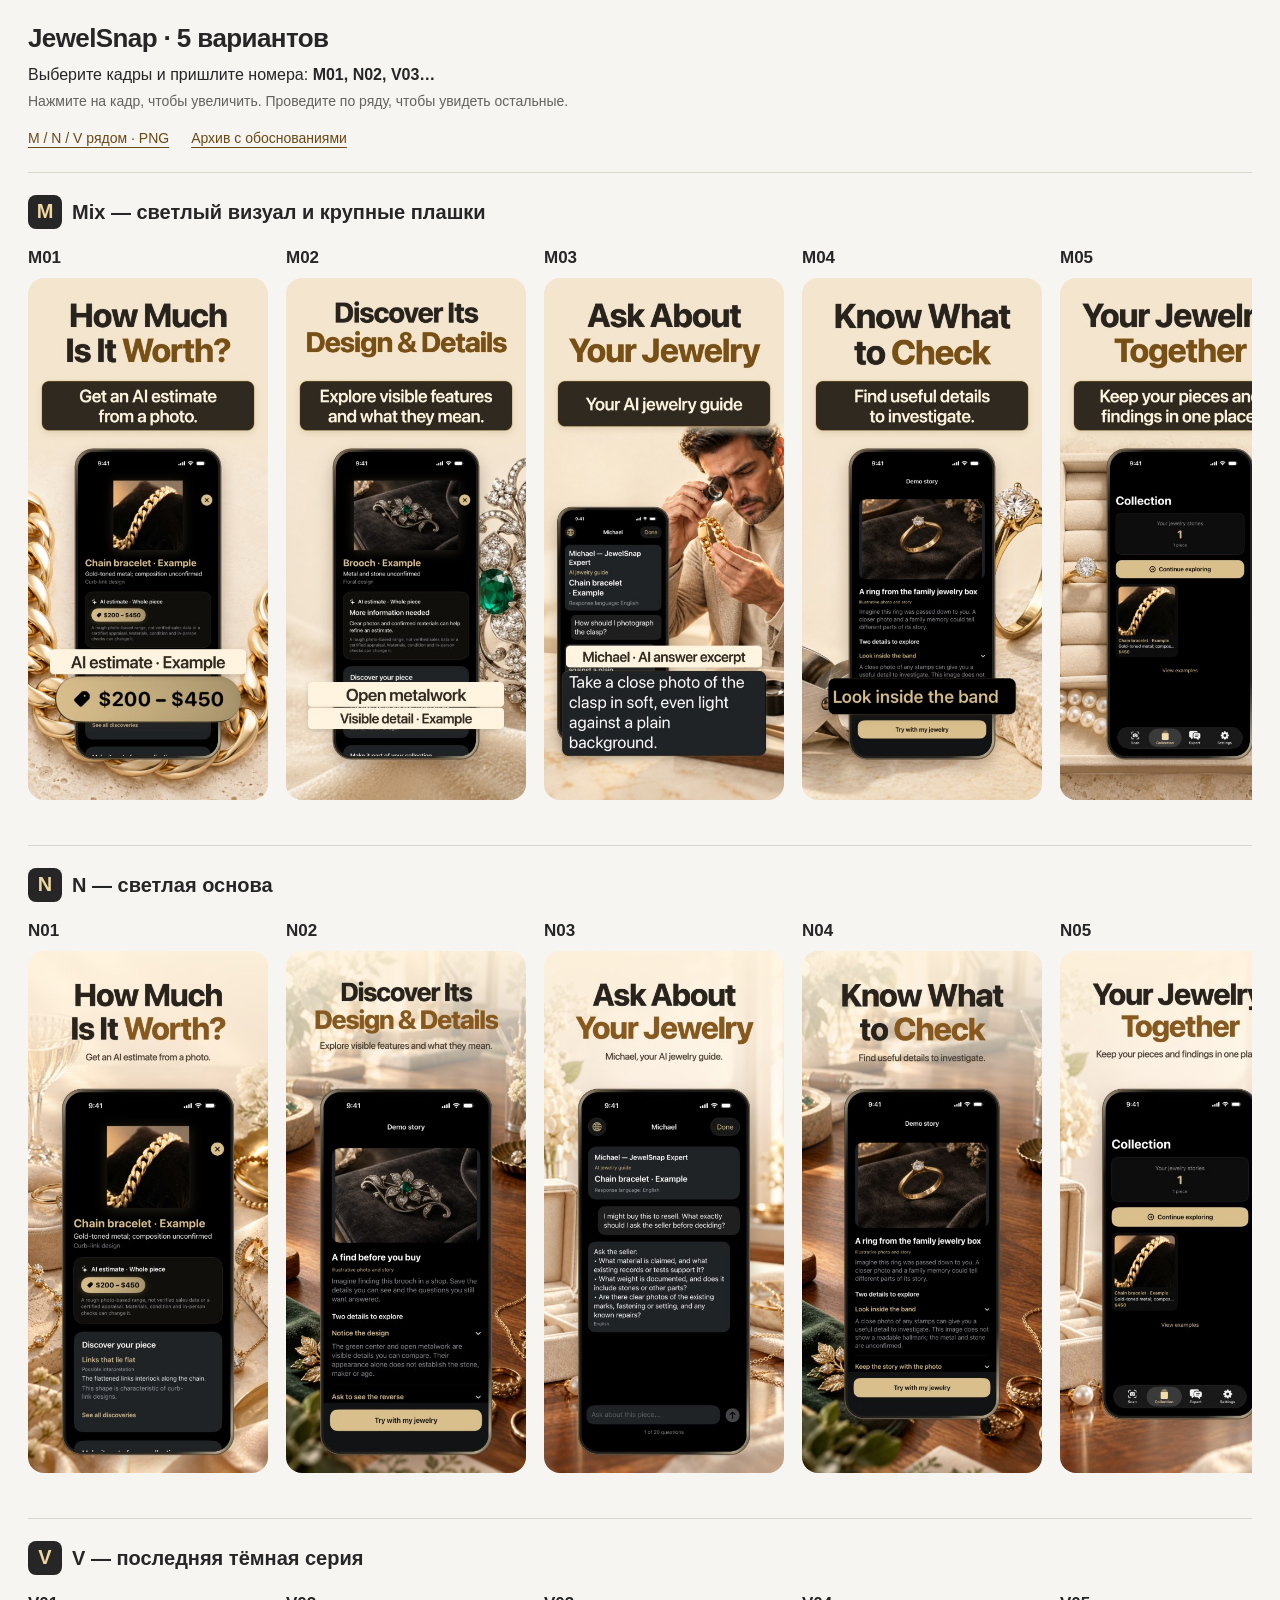
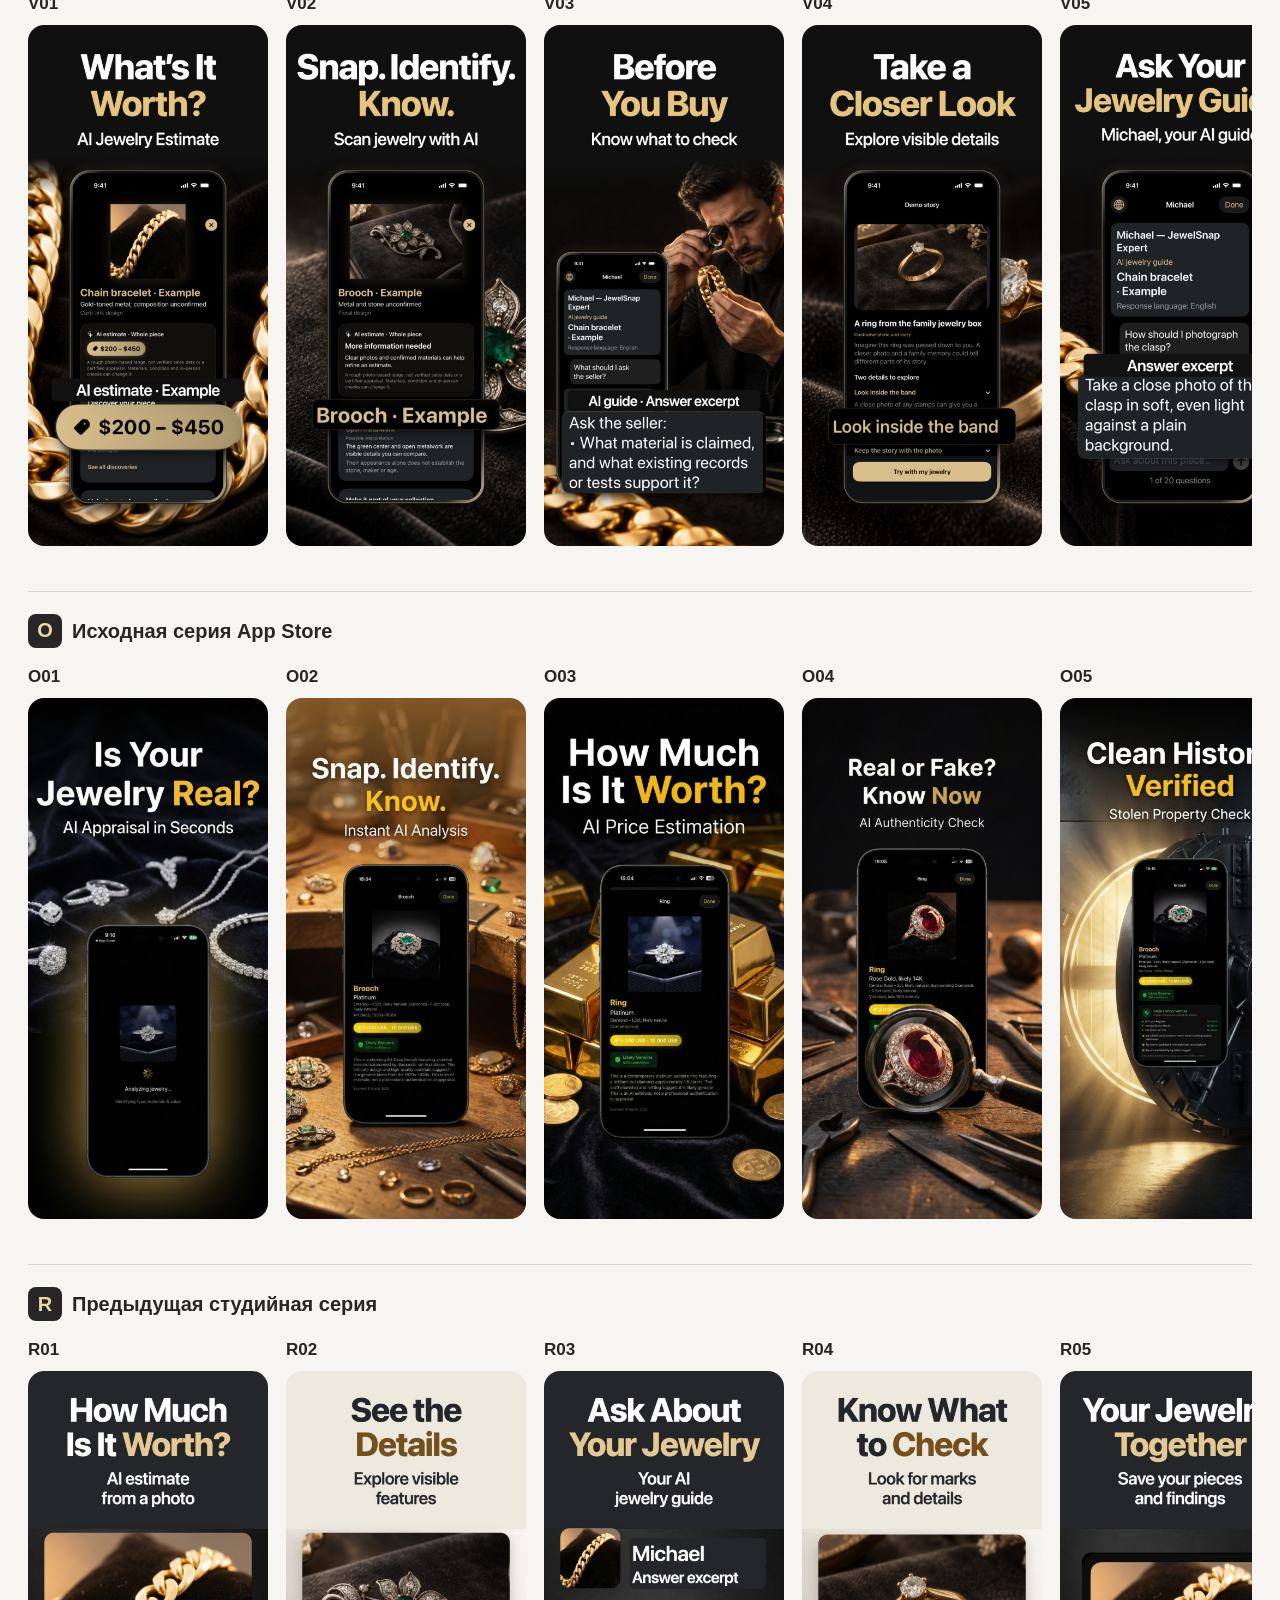
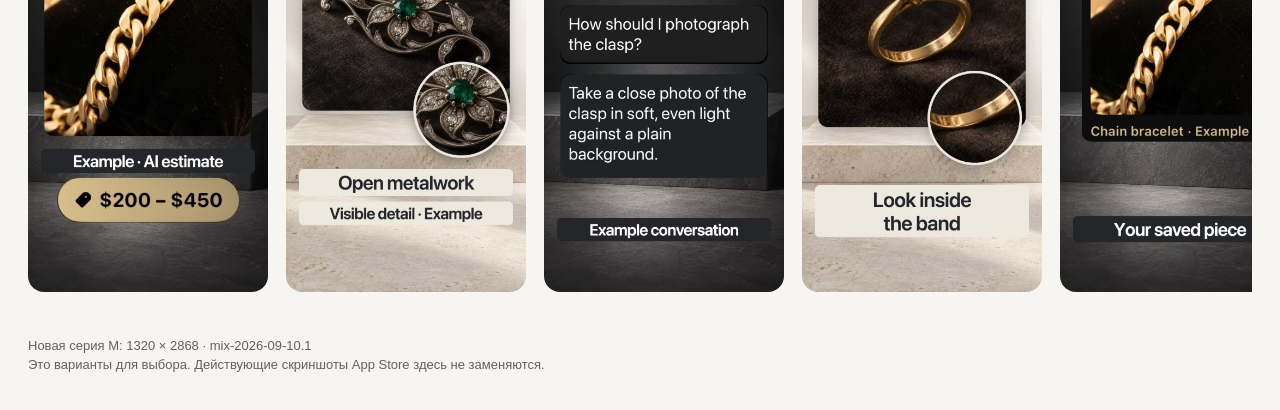
==== commit 8a994ddf: "Add warm Mix screenshot series with larger benefit badges" ====
--- a/index.html
+++ b/index.html
@@ -1,6 +1,6 @@
 <!doctype html><html lang="ru"><head><meta charset="utf-8"><meta name="viewport" content="width=device-width,initial-scale=1"><meta name="robots" content="noindex,nofollow"><title>JewelSnap — выбираем скриншоты</title><link rel="stylesheet" href="gallery.css"></head><body>
-<header><h1>JewelSnap · 4 варианта</h1><p>Выберите кадры и пришлите номера: <strong>V01, O02, N03…</strong></p><p class="small">Нажмите на кадр, чтобы увеличить. Проведите по ряду, чтобы увидеть остальные.</p><nav><a href="comparison-v4.png?v=2" target="_blank" rel="noopener">Первые тройки рядом · PNG</a><a href="archive.html">Архив с обоснованиями</a></nav></header>
+<header><h1>JewelSnap · 5 вариантов</h1><p>Выберите кадры и пришлите номера: <strong>M01, N02, V03…</strong></p><p class="small">Нажмите на кадр, чтобы увеличить. Проведите по ряду, чтобы увидеть остальные.</p><nav><a href="comparison-mix.png?v=1" target="_blank" rel="noopener">M / N / V рядом · PNG</a><a href="archive.html">Архив с обоснованиями</a></nav></header>
 <main id="gallery"><p>Загрузка изображений…</p></main>
-<footer>Новая серия V: 1320 × 2868 · <span id="version"></span><br>Это варианты для выбора. Действующие скриншоты App Store здесь не заменяются.</footer>
+<footer>Новая серия M: 1320 × 2868 · <span id="version"></span><br>Это варианты для выбора. Действующие скриншоты App Store здесь не заменяются.</footer>
 <dialog id="viewer" aria-labelledby="viewer-title"><div class="viewer-tools"><strong id="viewer-title"></strong><a id="download" download>Скачать</a><button id="close" aria-label="Закрыть изображение">Закрыть ×</button></div><a id="full" target="_blank" rel="noopener" aria-label="Открыть оригинал"><img id="large" alt=""></a><p id="image-error" role="status" hidden>Не удалось загрузить изображение. <a id="retry-original" target="_blank" rel="noopener">Открыть оригинал</a></p></dialog>
-<script src="gallery.js?v=2"></script></body></html>
+<script src="gallery.js?v=m1"></script></body></html>
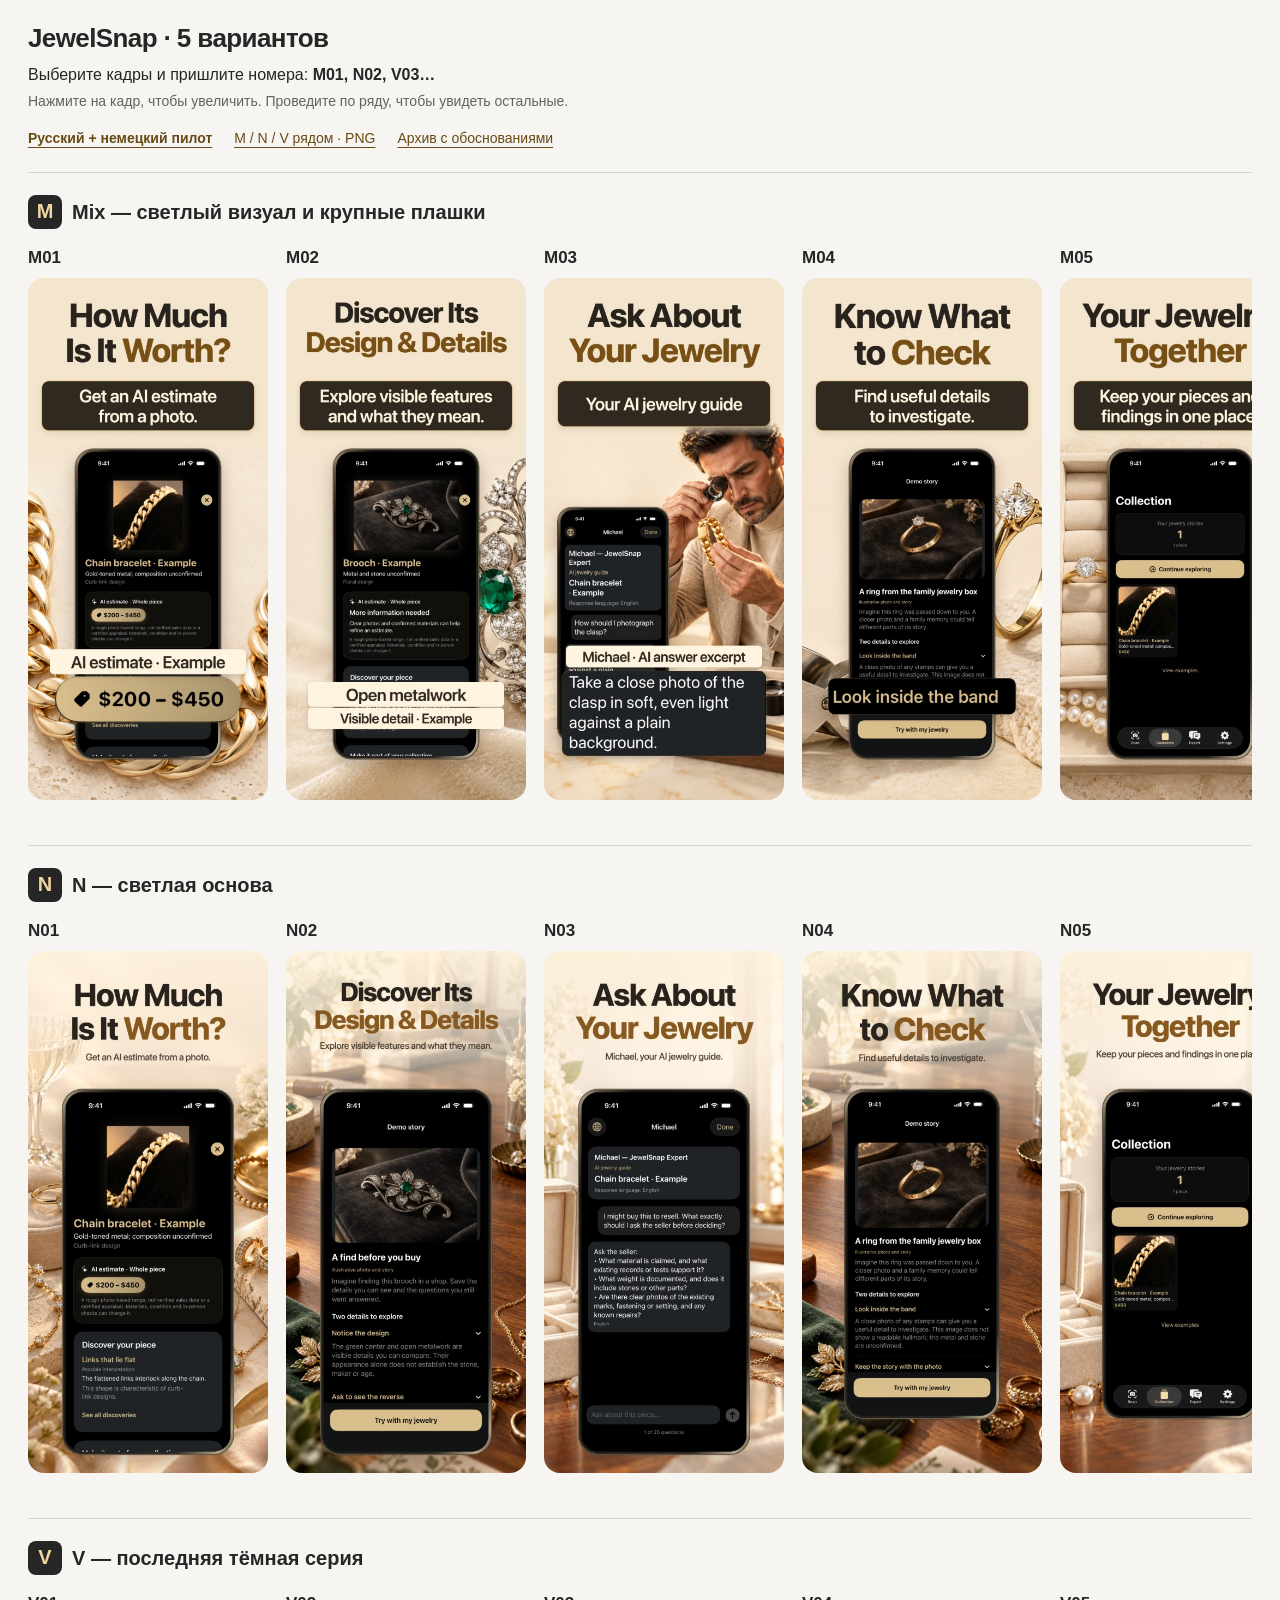
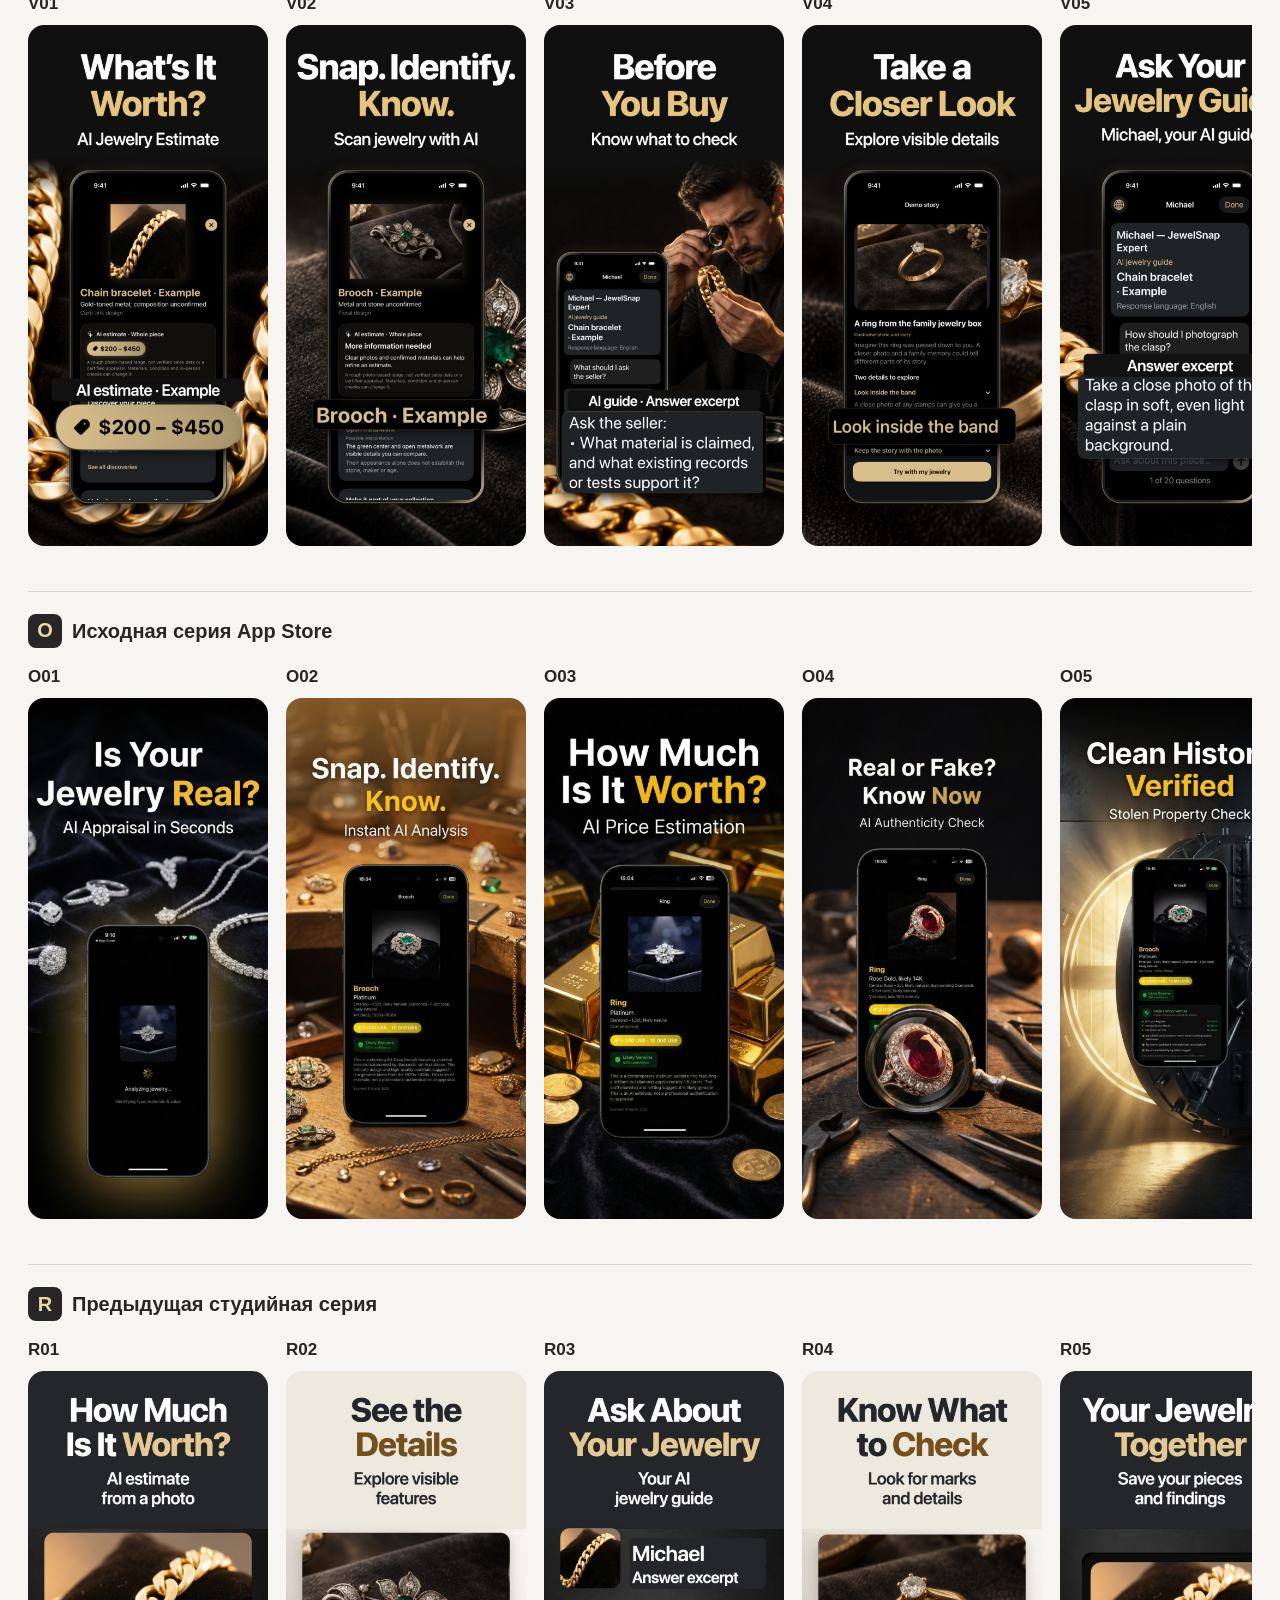
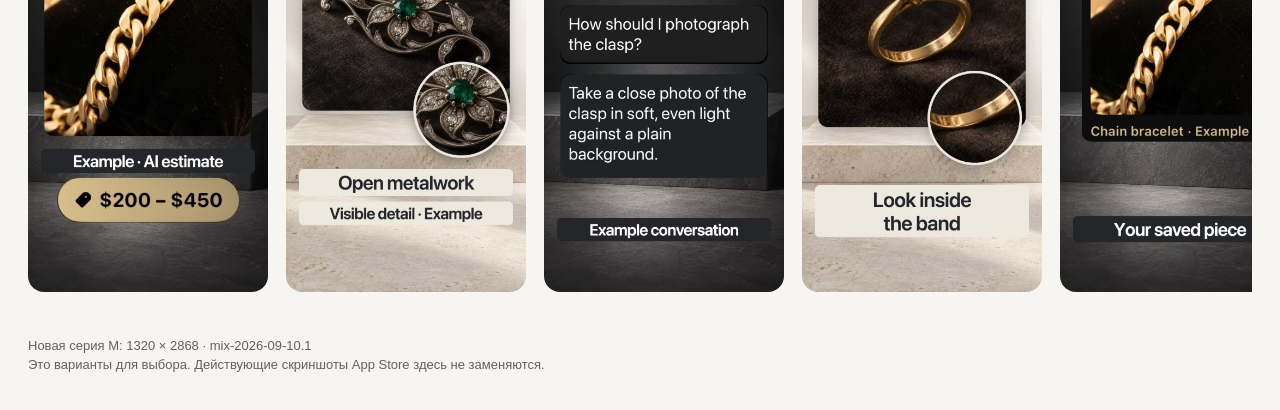
==== commit 6ff84868: "Add Russian and German M localization pilot" ====
--- a/index.html
+++ b/index.html
@@ -1,5 +1,5 @@
 <!doctype html><html lang="ru"><head><meta charset="utf-8"><meta name="viewport" content="width=device-width,initial-scale=1"><meta name="robots" content="noindex,nofollow"><title>JewelSnap — выбираем скриншоты</title><link rel="stylesheet" href="gallery.css"></head><body>
-<header><h1>JewelSnap · 5 вариантов</h1><p>Выберите кадры и пришлите номера: <strong>M01, N02, V03…</strong></p><p class="small">Нажмите на кадр, чтобы увеличить. Проведите по ряду, чтобы увидеть остальные.</p><nav><a href="comparison-mix.png?v=1" target="_blank" rel="noopener">M / N / V рядом · PNG</a><a href="archive.html">Архив с обоснованиями</a></nav></header>
+<header><h1>JewelSnap · 5 вариантов</h1><p>Выберите кадры и пришлите номера: <strong>M01, N02, V03…</strong></p><p class="small">Нажмите на кадр, чтобы увеличить. Проведите по ряду, чтобы увидеть остальные.</p><nav><a href="localization-pilot.html"><strong>Русский + немецкий пилот</strong></a><a href="comparison-mix.png?v=2" target="_blank" rel="noopener">M / N / V рядом · PNG</a><a href="archive.html">Архив с обоснованиями</a></nav></header>
 <main id="gallery"><p>Загрузка изображений…</p></main>
 <footer>Новая серия M: 1320 × 2868 · <span id="version"></span><br>Это варианты для выбора. Действующие скриншоты App Store здесь не заменяются.</footer>
 <dialog id="viewer" aria-labelledby="viewer-title"><div class="viewer-tools"><strong id="viewer-title"></strong><a id="download" download>Скачать</a><button id="close" aria-label="Закрыть изображение">Закрыть ×</button></div><a id="full" target="_blank" rel="noopener" aria-label="Открыть оригинал"><img id="large" alt=""></a><p id="image-error" role="status" hidden>Не удалось загрузить изображение. <a id="retry-original" target="_blank" rel="noopener">Открыть оригинал</a></p></dialog>
--- a/gallery.css
+++ b/gallery.css
@@ -1 +1 @@
-:root{color-scheme:light;--bg:#f6f5f1;--ink:#262626;--muted:#64625e;--preview:240px}*{box-sizing:border-box}body{margin:0;background:var(--bg);color:var(--ink);font:16px/1.45 -apple-system,BlinkMacSystemFont,'Segoe UI',sans-serif}header,main,footer{max-width:1520px;margin:auto;padding:0 28px}header{padding-top:24px;padding-bottom:18px}h1{font-size:26px;letter-spacing:-.6px;line-height:1.15;margin:0 0 9px}p{margin:5px 0}.small{color:var(--muted);font-size:14px}nav{display:flex;gap:22px;flex-wrap:wrap;margin-top:12px}a{color:#694916;text-underline-offset:4px}nav a{font-size:14px;padding:5px 0}h2{font-size:20px;font-weight:650;margin:0 0 14px}section{padding:22px 0 30px;border-top:1px solid #d9d6cd}.tag{display:inline-grid;place-items:center;width:34px;height:34px;background:#252625;color:#efd5a0;border-radius:8px;margin-right:10px}.row{display:flex;gap:18px;overflow-x:auto;padding:3px 3px 15px;scroll-snap-type:x proximity;scrollbar-width:auto;scrollbar-color:#b5a483 #e5e1d7}figure{flex:0 0 var(--preview);width:var(--preview);margin:0;scroll-snap-align:start}figcaption{font-size:17px;font-weight:650;margin-bottom:8px}.shot{padding:0;border:0;background:#dfddd5;display:block;width:100%;cursor:zoom-in;border-radius:16px;overflow:hidden}.shot img{width:100%;height:auto;aspect-ratio:1320/2868;display:block}.shot:hover{box-shadow:0 0 0 3px #b19a73}button{font:inherit;touch-action:manipulation}button:focus-visible,a:focus-visible{outline:3px solid #8d631d;outline-offset:4px}footer{font-size:13px;color:var(--muted);padding-bottom:35px}dialog{padding:15px;border:0;border-radius:16px;background:var(--bg);max-width:96vw;max-height:96vh}dialog::backdrop{background:#000c}.viewer-tools{display:flex;align-items:center;gap:20px;margin-bottom:12px}.viewer-tools strong{margin-right:auto}#close{min-height:44px;padding:8px 14px;background:#252625;color:white;border:0;border-radius:9px;cursor:pointer}#large{display:block;max-height:80vh;max-width:86vw;width:auto;height:auto;margin:auto}#full{display:block}#image-error{max-width:320px;font-size:14px}@media(max-width:620px){:root{--preview:220px}header,main,footer{padding-left:16px;padding-right:16px}header{padding-top:18px}h1{font-size:23px}h2{font-size:18px}.row{gap:14px}section{padding-top:18px}nav{gap:12px}nav a{font-size:13px}.viewer-tools{gap:14px}dialog{padding:10px}#large{max-height:77vh;max-width:89vw}}
+:root{color-scheme:light;--bg:#f6f5f1;--ink:#262626;--muted:#64625e;--preview:240px}*{box-sizing:border-box}body{margin:0;background:var(--bg);color:var(--ink);font:16px/1.45 -apple-system,BlinkMacSystemFont,'Segoe UI',sans-serif}header,main,footer{max-width:1520px;margin:auto;padding:0 28px}header{padding-top:24px;padding-bottom:18px}h1{font-size:26px;letter-spacing:-.6px;line-height:1.15;margin:0 0 9px}p{margin:5px 0}.small{color:var(--muted);font-size:14px}nav{display:flex;gap:22px;flex-wrap:wrap;align-items:center;margin-top:12px}a{color:#694916;text-underline-offset:4px}nav a{font-size:14px;padding:5px 0}h2{font-size:20px;font-weight:650;margin:0 0 14px}section{padding:22px 0 30px;border-top:1px solid #d9d6cd}.tag{display:inline-grid;place-items:center;min-width:34px;height:34px;padding:0 7px;background:#252625;color:#efd5a0;border-radius:8px;margin-right:10px}.row{display:flex;gap:18px;overflow-x:auto;padding:3px 3px 15px;scroll-snap-type:x proximity;scrollbar-width:auto;scrollbar-color:#b5a483 #e5e1d7}figure{flex:0 0 var(--preview);width:var(--preview);margin:0;scroll-snap-align:start}figcaption{font-size:17px;font-weight:650;margin-bottom:8px}.shot{padding:0;border:0;background:#dfddd5;display:block;width:100%;cursor:zoom-in;border-radius:16px;overflow:hidden}.shot img{width:100%;height:auto;aspect-ratio:1320/2868;display:block}.shot:hover{box-shadow:0 0 0 3px #b19a73}button{font:inherit;touch-action:manipulation}button:focus-visible,a:focus-visible{outline:3px solid #8d631d;outline-offset:4px}.scale{border:1px solid #b9b3a7;background:#fff;color:#342b20;border-radius:8px;padding:6px 11px;cursor:pointer}.scale.active{background:#252625;color:#fff;border-color:#252625}.pilot-row figure{transition:width .15s ease,flex-basis .15s ease}footer{font-size:13px;color:var(--muted);padding-bottom:35px}dialog{padding:15px;border:0;border-radius:16px;background:var(--bg);max-width:96vw;max-height:96vh}dialog::backdrop{background:#000c}.viewer-tools{display:flex;align-items:center;gap:20px;margin-bottom:12px}.viewer-tools strong{margin-right:auto}#close{min-height:44px;padding:8px 14px;background:#252625;color:white;border:0;border-radius:9px;cursor:pointer}#large{display:block;max-height:80vh;max-width:86vw;width:auto;height:auto;margin:auto}#full{display:block}#image-error{max-width:320px;font-size:14px}@media(max-width:620px){:root{--preview:220px}header,main,footer{padding-left:16px;padding-right:16px}header{padding-top:18px}h1{font-size:23px}h2{font-size:18px}.row{gap:14px}section{padding-top:18px}nav{gap:12px}nav a{font-size:13px}.viewer-tools{gap:14px}dialog{padding:10px}#large{max-height:77vh;max-width:89vw}}
